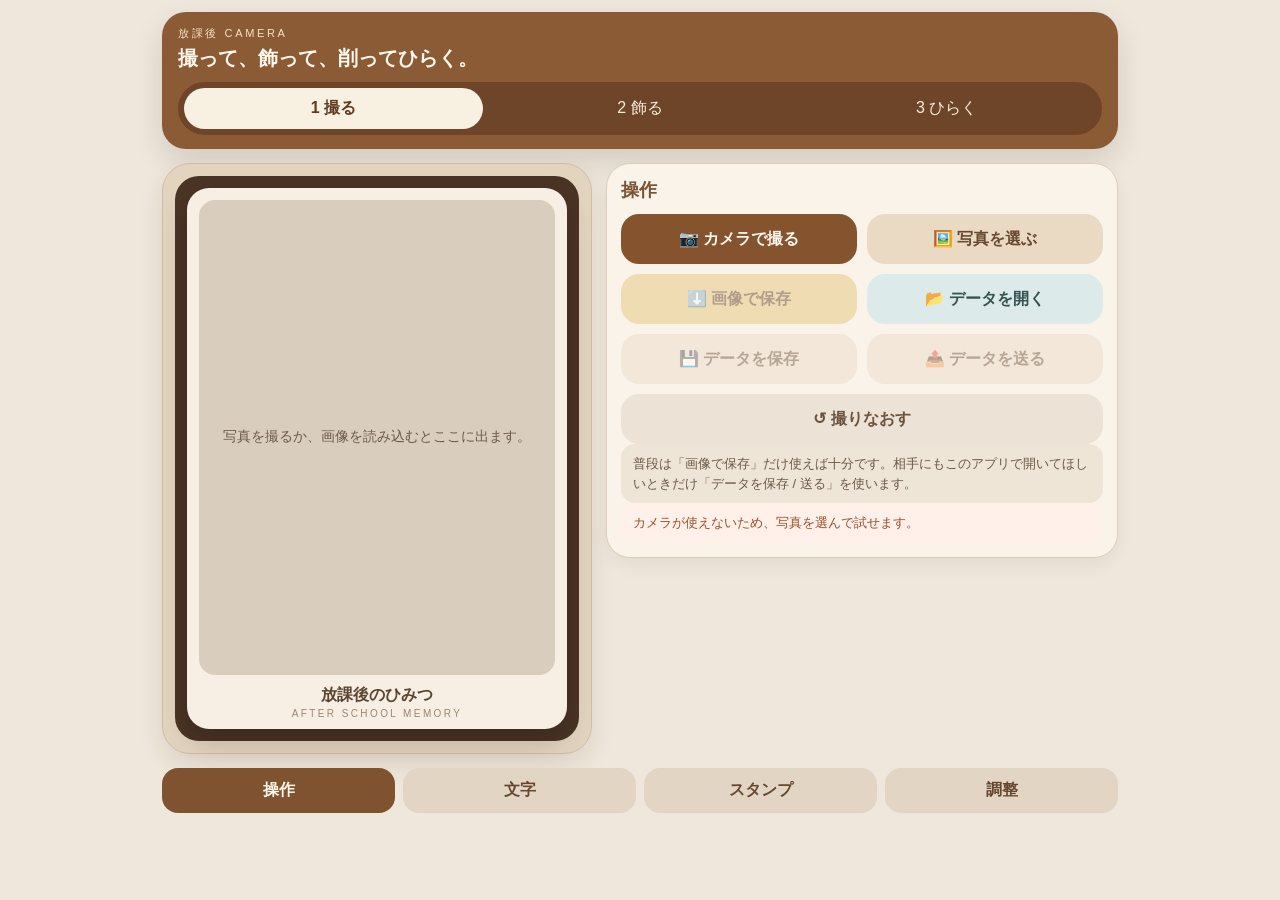
==== index.html @ eb17e902 "Add files via upload" ====
<!doctype html>
<html lang="ja">
<head>
  <meta charset="utf-8" />
  <meta name="viewport" content="width=device-width,initial-scale=1,viewport-fit=cover" />
  <meta name="theme-color" content="#8b5b35" />
  <title>放課後CAMERA</title>
  <link rel="manifest" href="./manifest.webmanifest?v=10" />
  <link rel="icon" href="./favicon-32.png?v=10" sizes="32x32" />
  <link rel="apple-touch-icon" href="./apple-touch-icon.png?v=10" />
  <style>
    :root{
      --bg:#efe7db; --panel:#f9f3e9; --line:#ddceb9; --ink:#352516; --muted:#7e6a59;
      --brown:#8b5b35; --brown2:#6f4529; --gold:#e7c171; --mint:#dcebe9; --rose:#f7dde5;
      --stage:#d9cdbe; --paper:#f7efe3;
      font-family:-apple-system,BlinkMacSystemFont,"Helvetica Neue",Helvetica,Arial,"Hiragino Kaku Gothic ProN","Yu Gothic",sans-serif;
    }
    *{box-sizing:border-box}
    body{margin:0;background:var(--bg);color:var(--ink)}
    button,input,select{font:inherit}
    .app{max-width:980px;margin:0 auto;padding:12px 12px 110px;display:grid;gap:14px}
    .top{background:var(--brown);color:#fff8ee;border-radius:24px;padding:14px 16px;box-shadow:0 12px 30px rgba(0,0,0,.12)}
    .eyebrow{font-size:11px;letter-spacing:.24em;text-transform:uppercase;color:#f6e0c3}
    h1{margin:6px 0 0;font-size:20px;line-height:1.15}
    .modes{display:flex;gap:8px;margin-top:12px;background:var(--brown2);padding:6px;border-radius:999px}
    .modes button{flex:1;border:none;background:transparent;color:#f8edd9;padding:10px 8px;border-radius:999px;cursor:pointer}
    .modes button.active{background:#f8f0e1;color:#5f3c21;font-weight:700}
    .layout{display:grid;gap:14px}
    .cameraWrap{background:#e3d4c0;border:1px solid #d0bda7;border-radius:28px;padding:12px;box-shadow:0 10px 24px rgba(64,44,24,.10)}
    .camera{background:#4a3425;border-radius:24px;padding:12px}
    .film{background:var(--paper);border-radius:22px;padding:12px 12px 54px;position:relative;box-shadow:0 14px 30px rgba(0,0,0,.18)}
    .stage{position:relative;aspect-ratio:3/4;border-radius:16px;overflow:hidden;background:var(--stage)}
    .stage::before{content:"";position:absolute;inset:0;background-image:radial-gradient(rgba(255,255,255,.08) 1px,transparent 1px);background-size:8px 8px;opacity:.22;mix-blend-mode:soft-light;pointer-events:none;z-index:4}
    .media,.overlayLayer,.scratch{position:absolute;inset:0;width:100%;height:100%}
    .media{object-fit:contain;background:var(--stage)}
    .overlayLayer{z-index:5}
    .scratch{z-index:6;touch-action:none}
    .placeholder{position:absolute;inset:0;display:flex;align-items:center;justify-content:center;padding:20px;text-align:center;color:#6d5a49;font-size:14px;line-height:1.55}
    .scratchLabel{position:absolute;left:0;right:0;bottom:8px;text-align:center;font-size:10px;letter-spacing:.22em;color:#6d583f;font-weight:700;z-index:7;pointer-events:none}
    .title{position:absolute;left:16px;right:16px;bottom:10px;text-align:center}
    .title input{width:100%;border:none;background:transparent;outline:none;text-align:center;font-size:16px;font-weight:700;color:#5b4532}
    .title p{margin:2px 0 0;font-size:10px;letter-spacing:.24em;text-transform:uppercase;color:#9b8773}
    .panel{background:var(--panel);border:1px solid var(--line);border-radius:24px;padding:14px;box-shadow:0 8px 18px rgba(0,0,0,.05)}
    .panel h2{margin:0 0 12px;font-size:18px;color:#7a5331}
    .help{border-radius:14px;background:#efe5d7;padding:10px 12px;font-size:13px;line-height:1.5;color:#6b5846}
    .error{background:#fff0e9;color:#9b4f29}
    .grid2{display:grid;grid-template-columns:1fr 1fr;gap:10px}
    .btn{border:none;border-radius:18px;padding:14px 12px;min-height:50px;cursor:pointer;font-weight:700;display:flex;align-items:center;justify-content:center;gap:8px}
    .btn:disabled{opacity:.45;cursor:not-allowed}
    .primary{background:#85542f;color:#fff8ee}.soft{background:#eadac4;color:#684a31}.gold{background:var(--gold);color:#5a381e}.mint{background:var(--mint);color:#35514d}.rose{background:var(--rose);color:#7b4c5c}.neutral{background:#ece2d5;color:#6a533f}
    .field{width:100%;border:1px solid #ddcfbd;background:#fff;padding:14px 16px;border-radius:18px;outline:none}
    .sub{font-size:12px;font-weight:700;color:#8d7764;letter-spacing:.16em;text-transform:uppercase;margin:0 0 8px}
    .stack{display:flex;flex-direction:column;gap:14px}
    .row2{display:grid;grid-template-columns:1fr 1fr;gap:10px}
    .chips,.filters{display:flex;flex-wrap:wrap;gap:8px}.hidden{display:none!important}
    .colorChip{width:34px;height:34px;border-radius:999px;border:2px solid #fff;box-shadow:0 1px 3px rgba(0,0,0,.08);cursor:pointer}.colorChip.active{border-color:#6a4a30}
    .stickerChip,.filterChip{border:none;border-radius:16px;padding:10px 12px;background:#fff9f0;cursor:pointer}.stickerChip.active{background:#ffefd1;box-shadow:0 0 0 2px #d5b281 inset}.filterChip.active{background:#ffe8c4;box-shadow:0 0 0 2px #e6bc7b inset;color:#68472c}
    .overlay{position:absolute;transform:translate(-50%,-50%);user-select:none;touch-action:none;cursor:grab;max-width:84%;z-index:5}.overlay.selected{outline:2px solid rgba(255,255,255,.92);outline-offset:3px;border-radius:14px}.overlay.text span{white-space:nowrap;font-weight:700;letter-spacing:.04em;text-shadow:0 1px 0 rgba(255,255,255,.7),0 2px 10px rgba(0,0,0,.18)}.overlay.sticker span{filter:drop-shadow(0 2px 8px rgba(0,0,0,.18))}
    .motion-none{} .motion-float{animation:float 3.6s ease-in-out infinite}.motion-pop{animation:pop 2.2s ease-in-out infinite}.motion-shimmer{animation:shimmer 2.8s linear infinite}.motion-fade{animation:fade 1.2s ease both}
    @keyframes float{0%,100%{transform:translate(-50%,-50%) translateY(0)}50%{transform:translate(-50%,-50%) translateY(-6px)}}
    @keyframes pop{0%,100%{transform:translate(-50%,-50%) scale(1)}40%{transform:translate(-50%,-50%) scale(1.08)}70%{transform:translate(-50%,-50%) scale(.98)}}
    @keyframes shimmer{0%{transform:translate(-50%,-50%) scale(1);filter:drop-shadow(0 0 0 rgba(255,255,255,0))}50%{transform:translate(-50%,-50%) scale(1.03);filter:drop-shadow(0 0 12px rgba(255,255,255,.45))}100%{transform:translate(-50%,-50%) scale(1);filter:drop-shadow(0 0 0 rgba(255,255,255,0))}}
    @keyframes fade{from{opacity:0;transform:translate(-50%,-50%) translateY(10px)}to{opacity:1;transform:translate(-50%,-50%) translateY(0)}}
    .tabPanel{display:none}.tabPanel.active{display:block}
    .dock{position:fixed;left:12px;right:12px;bottom:calc(12px + env(safe-area-inset-bottom));z-index:20;background:rgba(69,48,31,.92);backdrop-filter:blur(10px);border-radius:22px;padding:10px;display:grid;grid-template-columns:repeat(4,1fr);gap:8px;box-shadow:0 12px 30px rgba(0,0,0,.22)}
    .dock button{border:none;border-radius:16px;background:rgba(255,255,255,.08);color:#fff5e5;padding:12px 6px;font-weight:700;cursor:pointer}.dock button.active{background:#f7efe2;color:#5d3b20}
    @media (min-width: 800px){.app{max-width:980px;padding-bottom:18px}.layout{grid-template-columns:430px 1fr}.dock{position:static;background:transparent;backdrop-filter:none;box-shadow:none;padding:0;display:flex}.dock button{background:#e3d5c3;color:#65472f;flex:1}.dock button.active{background:#7f5330;color:#fff7ea}}
  </style>
</head>
<body>
<div class="app">
  <div class="top">
    <div class="eyebrow">放課後 CAMERA</div>
    <h1>撮って、飾って、削ってひらく。</h1>
    <div class="modes">
      <button class="active" data-mode="capture">1 撮る</button>
      <button data-mode="decorate">2 飾る</button>
      <button data-mode="open">3 ひらく</button>
    </div>
  </div>
  <div class="layout">
    <div class="cameraWrap"><div class="camera"><div class="film">
      <div id="stage" class="stage">
        <video id="video" class="media hidden" playsinline muted autoplay></video>
        <img id="previewImage" class="media hidden" alt="preview" />
        <div id="overlayLayer" class="overlayLayer hidden"></div>
        <canvas id="scratchCanvas" class="scratch hidden"></canvas>
        <div id="scratchLabel" class="scratchLabel hidden">SCRATCH TO REVEAL</div>
        <div id="placeholder" class="placeholder">写真を撮るか、画像を読み込むとここに出ます。</div>
      </div>
      <div class="title"><input id="titleInput" value="放課後のひみつ" /><p>after school memory</p></div>
    </div></div></div>
    <div class="stack">
      <div id="panel-actions" class="panel tabPanel active">
        <h2>操作</h2>
        <div class="grid2">
          <button id="cameraBtn" class="btn primary">📷 カメラで撮る</button>
          <button id="pickBtn" class="btn soft">🖼️ 写真を選ぶ</button>
          <button id="saveImageBtn" class="btn gold">⬇️ 画像で保存</button>
          <button id="openDataBtn" class="btn mint">📂 データを開く</button>
          <button id="saveDataBtn" class="btn soft">💾 データを保存</button>
          <button id="shareDataBtn" class="btn soft">📤 データを送る</button>
        </div>
        <button id="resetBtn" class="btn neutral" style="width:100%;margin-top:10px">↺ 撮りなおす</button>
        <input id="cameraInput" type="file" accept="image/*" capture="environment" class="hidden" />
        <input id="imageInput" type="file" accept="image/*" class="hidden" />
        <input id="dataInput" type="file" accept=".hokago,application/json" class="hidden" />
        <div class="help">普段は「画像で保存」だけ使えば十分です。相手にもこのアプリで開いてほしいときだけ「データを保存 / 送る」を使います。</div>
        <div id="msgError" class="help error hidden"></div>
        <div id="msgInfo" class="help hidden"></div>
      </div>
      <div id="panel-text" class="panel tabPanel">
        <h2>文字</h2>
        <div class="stack">
          <input id="textDraft" class="field" value="for you" placeholder="メッセージを入力" />
          <div><div class="sub">Pastel Colors</div><div id="colorChips" class="chips"></div></div>
          <div class="row2">
            <label><div class="sub">サイズ</div><input id="textSize" type="range" min="18" max="52" value="30" style="width:100%" /></label>
            <label><div class="sub">アニメ</div><select id="textMotion" class="field"><option value="none">なし</option><option value="float">ふわふわ</option><option value="pop">ぷるん</option><option value="shimmer">きらっ</option><option value="fade" selected>じわっ</option></select></label>
          </div>
          <button id="addTextBtn" class="btn rose">文字を追加</button>
        </div>
      </div>
      <div id="panel-sticker" class="panel tabPanel">
        <h2>スタンプ・フィルター</h2>
        <div class="stack">
          <div><div class="sub">Stickers</div><div id="stickerChips" class="chips"></div></div>
          <div class="row2">
            <label><div class="sub">サイズ</div><input id="stickerSize" type="range" min="26" max="80" value="42" style="width:100%" /></label>
            <label><div class="sub">アニメ</div><select id="stickerMotion" class="field"><option value="none">なし</option><option value="float" selected>ふわふわ</option><option value="pop">ぷるん</option><option value="shimmer">きらっ</option><option value="fade">じわっ</option></select></label>
          </div>
          <button id="addStickerBtn" class="btn mint">スタンプを追加</button>
          <div><div class="sub">Filter</div><div id="filterChips" class="filters"></div></div>
        </div>
      </div>
      <div id="panel-selected" class="panel tabPanel">
        <h2>選択中の調整</h2>
        <div id="selectedEmpty" class="help">文字かスタンプを追加して、写真の上でタップするとここで調整できます。</div>
        <div id="selectedEditor" class="stack hidden">
          <div class="row2">
            <label><div class="sub">サイズ</div><input id="selectedSize" type="range" min="18" max="52" value="30" style="width:100%" /></label>
            <label><div class="sub">アニメ</div><select id="selectedMotion" class="field"><option value="none">なし</option><option value="float">ふわふわ</option><option value="pop">ぷるん</option><option value="shimmer">きらっ</option><option value="fade">じわっ</option></select></label>
          </div>
          <div id="selectedTextFields" class="stack">
            <label><div class="sub">文字内容</div><input id="selectedTextValue" class="field" value="" /></label>
            <div><div class="sub">文字色</div><div id="selectedColorChips" class="chips"></div></div>
          </div>
          <button id="deleteSelectedBtn" class="btn neutral">🗑 選択を削除</button>
        </div>
      </div>
      <div id="panel-open" class="panel hidden">
        <h2>ひらく体験</h2>
        <div class="help">グレーの膜をなぞると、中の写真が見えてきます。</div>
        <button id="resetScratchBtn" class="btn neutral" style="margin-top:10px">もう一度隠す</button>
      </div>
    </div>
  </div>
  <div class="dock">
    <button class="active" data-tab="actions">操作</button>
    <button data-tab="text">文字</button>
    <button data-tab="sticker">スタンプ</button>
    <button data-tab="selected">調整</button>
  </div>
</div>
<script>
(()=>{
const FILTERS=[{id:'none',label:'なし',css:'none'},{id:'soft',label:'ふんわり',css:'brightness(1.08) saturate(.92) contrast(.95)'},{id:'sparkle',label:'きらきら',css:'brightness(1.06) saturate(1.14) contrast(1.02)'},{id:'film',label:'フィルム',css:'sepia(.18) contrast(.96) saturate(.92) brightness(1.02)'},{id:'sunset',label:'ゆうやけ',css:'sepia(.16) saturate(1.12) brightness(1.04) hue-rotate(-10deg)'},{id:'sky',label:'そらいろ',css:'brightness(1.05) saturate(.92) hue-rotate(10deg)'},{id:'milk',label:'ミルク',css:'brightness(1.1) contrast(.86) saturate(.88)'},{id:'clear',label:'はっきり',css:'brightness(1.04) contrast(1.08) saturate(1.03)'}];
const PASTELS=['#F9B7D1','#FFC6A8','#FFD96A','#FFF3B4','#D6F5B0','#B7F0D0','#BDEBFF','#BFCBFF','#DCC8FF','#F4C8FF','#FFFFFF','#F4EEE7'];
const STICKERS=['💗','✨','🎀','🌼','☁️','🍓','🫧','⭐','🐰','🧸','🌙','💌'];
const $=id=>document.getElementById(id);
const els={video:$('video'),previewImage:$('previewImage'),overlayLayer:$('overlayLayer'),scratchCanvas:$('scratchCanvas'),scratchLabel:$('scratchLabel'),placeholder:$('placeholder'),stage:$('stage'),modeBtns:[...document.querySelectorAll('[data-mode]')],tabBtns:[...document.querySelectorAll('[data-tab]')],titleInput:$('titleInput'),cameraBtn:$('cameraBtn'),pickBtn:$('pickBtn'),saveImageBtn:$('saveImageBtn'),openDataBtn:$('openDataBtn'),saveDataBtn:$('saveDataBtn'),shareDataBtn:$('shareDataBtn'),resetBtn:$('resetBtn'),cameraInput:$('cameraInput'),imageInput:$('imageInput'),dataInput:$('dataInput'),msgError:$('msgError'),msgInfo:$('msgInfo'),textDraft:$('textDraft'),textSize:$('textSize'),textMotion:$('textMotion'),colorChips:$('colorChips'),addTextBtn:$('addTextBtn'),stickerChips:$('stickerChips'),stickerSize:$('stickerSize'),stickerMotion:$('stickerMotion'),addStickerBtn:$('addStickerBtn'),filterChips:$('filterChips'),selectedEmpty:$('selectedEmpty'),selectedEditor:$('selectedEditor'),selectedSize:$('selectedSize'),selectedMotion:$('selectedMotion'),selectedTextFields:$('selectedTextFields'),selectedTextValue:$('selectedTextValue'),selectedColorChips:$('selectedColorChips'),deleteSelectedBtn:$('deleteSelectedBtn'),panelActions:$('panel-actions'),panelText:$('panel-text'),panelSticker:$('panel-sticker'),panelSelected:$('panel-selected'),panelOpen:$('panel-open'),resetScratchBtn:$('resetScratchBtn')};
const state={mode:'capture',activeTab:'actions',selectedColor:PASTELS[0],selectedSticker:STICKERS[0],stream:null,capturedImage:'',filterId:'soft',overlays:[],selectedId:null,drag:null,openScene:null};
function uid(){return `${Date.now()}-${Math.random().toString(36).slice(2,8)}`}
function clamp(n,min,max){return Math.min(max,Math.max(min,n))}
function nowStamp(){const d=new Date();const p=n=>String(n).padStart(2,'0');return `${d.getFullYear()}${p(d.getMonth()+1)}${p(d.getDate())}-${p(d.getHours())}${p(d.getMinutes())}${p(d.getSeconds())}`}
function safeName(t){return (t||'houkago-camera').trim().replace(/[^a-zA-Z0-9ぁ-んァ-ヶ一-龯ー_-]+/g,'-').replace(/^-+|-+$/g,'')||'houkago-camera'}
function dataFileName(){return `${safeName(els.titleInput.value)}-${nowStamp()}.hokago`}
function imageFileName(){return `${safeName(els.titleInput.value)}-${nowStamp()}.png`}
function selectedItem(){return state.overlays.find(x=>x.id===state.selectedId)||null}
function setMessage(text,type='info'){const info=els.msgInfo, err=els.msgError; info.classList.add('hidden'); err.classList.add('hidden'); if(!text)return; (type==='error'?err:info).textContent=text; (type==='error'?err:info).classList.remove('hidden')}
function buildScene(){if(!state.capturedImage)return null;return {version:10,title:els.titleInput.value,imageDataUrl:state.capturedImage,filter:state.filterId,overlays:state.overlays,createdAt:new Date().toISOString()}}
function renderTabs(){const panels={actions:els.panelActions,text:els.panelText,sticker:els.panelSticker,selected:els.panelSelected};Object.entries(panels).forEach(([k,p])=>p.classList.toggle('active',state.activeTab===k));els.tabBtns.forEach(b=>b.classList.toggle('active',b.dataset.tab===state.activeTab))}
function renderModes(){els.modeBtns.forEach(b=>b.classList.toggle('active',b.dataset.mode===state.mode))}
function renderButtons(){const on=!!state.capturedImage;[els.saveImageBtn,els.saveDataBtn,els.shareDataBtn,els.addTextBtn,els.addStickerBtn].forEach(b=>b.disabled=!on)}
function renderColorChips(root,current,onSelect){root.innerHTML='';PASTELS.forEach(c=>{const b=document.createElement('button');b.className='colorChip'+(c===current?' active':'');b.style.background=c;b.type='button';b.addEventListener('click',()=>onSelect(c));root.appendChild(b)})}
function renderStickerChips(){els.stickerChips.innerHTML='';STICKERS.forEach(s=>{const b=document.createElement('button');b.className='stickerChip'+(state.selectedSticker===s?' active':'');b.type='button';b.textContent=s;b.style.fontSize='26px';b.addEventListener('click',()=>{state.selectedSticker=s;renderStickerChips()});els.stickerChips.appendChild(b)})}
function renderFilterChips(){els.filterChips.innerHTML='';FILTERS.forEach(f=>{const b=document.createElement('button');b.className='filterChip'+(state.filterId===f.id?' active':'');b.type='button';b.textContent=f.label;b.addEventListener('click',()=>{state.filterId=f.id;renderFilterChips();renderPreview()});els.filterChips.appendChild(b)})}
function renderSelected(){const item=selectedItem();const show=!!item;els.selectedEmpty.classList.toggle('hidden',show);els.selectedEditor.classList.toggle('hidden',!show);if(!item)return;els.selectedSize.min=item.kind==='text'?'18':'26';els.selectedSize.max=item.kind==='text'?'52':'80';els.selectedSize.value=String(item.size);els.selectedMotion.value=item.motion;if(item.kind==='text'){els.selectedTextFields.classList.remove('hidden');els.selectedTextValue.value=item.value;renderColorChips(els.selectedColorChips,item.color,(c)=>{item.color=c;renderPreview();renderSelected()})}else{els.selectedTextFields.classList.add('hidden')}}
function renderOverlayLayer(items,editable){els.overlayLayer.innerHTML='';els.overlayLayer.classList.remove('hidden');items.forEach(item=>{const wrap=document.createElement('div');wrap.className=`overlay ${item.kind} motion-${item.motion}`+(editable&&state.selectedId===item.id?' selected':'');wrap.style.left=`${item.x*100}%`;wrap.style.top=`${item.y*100}%`;wrap.dataset.id=item.id;const span=document.createElement('span');span.textContent=item.value;span.style.fontSize=`${item.size}px`;if(item.kind==='text')span.style.color=item.color;wrap.appendChild(span);if(editable){wrap.addEventListener('pointerdown',(e)=>{e.preventDefault();e.stopPropagation();state.selectedId=item.id;const r=els.stage.getBoundingClientRect();state.drag={id:item.id,startX:e.clientX,startY:e.clientY,baseX:item.x,baseY:item.y,w:r.width,h:r.height};state.activeTab='selected';renderAll()})}else{wrap.style.pointerEvents='none'}els.overlayLayer.appendChild(wrap)})}
function renderPreview(){els.video.classList.add('hidden');els.previewImage.classList.add('hidden');els.overlayLayer.classList.add('hidden');els.scratchCanvas.classList.add('hidden');els.scratchLabel.classList.add('hidden');els.placeholder.classList.add('hidden');els.panelOpen.classList.toggle('hidden',!(state.mode==='open'&&state.openScene));
  if(state.mode==='capture'&&!state.capturedImage){if(state.stream){els.video.classList.remove('hidden')}else{els.placeholder.classList.remove('hidden')}return}
  if(state.mode==='open'){
    if(!state.openScene){els.placeholder.classList.remove('hidden');els.placeholder.textContent='受け取ったデータを選ぶと、ここで削って見られます。';return}
    els.previewImage.src=state.openScene.imageDataUrl;els.previewImage.style.filter=(FILTERS.find(f=>f.id===state.openScene.filter)||FILTERS[0]).css;els.previewImage.classList.remove('hidden');renderOverlayLayer(state.openScene.overlays,false);els.scratchCanvas.classList.remove('hidden');els.scratchLabel.classList.remove('hidden');setTimeout(initScratch,0);return;
  }
  if(state.capturedImage){els.previewImage.src=state.capturedImage;els.previewImage.style.filter=(FILTERS.find(f=>f.id===state.filterId)||FILTERS[0]).css;els.previewImage.classList.remove('hidden');renderOverlayLayer(state.overlays,true);return}
  els.placeholder.classList.remove('hidden')
}
function renderAll(){renderModes();renderTabs();renderButtons();renderSelected();renderPreview()}
async function startVideoCamera(){setMessage(''); if(!navigator.mediaDevices||!navigator.mediaDevices.getUserMedia){setMessage('このブラウザではカメラに対応していません。写真を選ぶを使ってください。','error');return} try{stopVideoCamera(); const s=await navigator.mediaDevices.getUserMedia({video:{facingMode:'environment'},audio:false}); state.stream=s; els.video.srcObject=s; els.video.classList.remove('hidden'); await els.video.play().catch(()=>{}); renderPreview(); }catch(e){setMessage('カメラが使えないため、写真を選んで試せます。','error')}}
function stopVideoCamera(){if(state.stream){state.stream.getTracks().forEach(t=>t.stop());state.stream=null;els.video.srcObject=null}}
function openCamera(){ if(window.innerWidth<800){ els.cameraInput.click(); } else { if(state.mode!=='capture'){state.mode='capture'; renderAll();} startVideoCamera(); setMessage('PCではライブ映像が出たら、もう一度「カメラで撮る」を押すと撮影します。'); if(state.stream&&els.video.videoWidth){ captureFromVideo(); } } }
function captureFromVideo(){ if(!els.video.videoWidth){setMessage('カメラの準備ができたら、もう一度押してください。'); return;} const c=document.createElement('canvas'); c.width=els.video.videoWidth; c.height=els.video.videoHeight; const ctx=c.getContext('2d'); ctx.drawImage(els.video,0,0,c.width,c.height); state.capturedImage=c.toDataURL('image/jpeg',.92); stopVideoCamera(); state.mode='decorate'; state.activeTab='text'; renderAll(); }
function readImageFile(file){ const fr=new FileReader(); fr.onload=()=>{state.capturedImage=String(fr.result||''); state.mode='decorate'; state.activeTab='text'; stopVideoCamera(); renderAll();}; fr.readAsDataURL(file); }
function addText(){ if(!state.capturedImage){setMessage('先に写真を入れてください。','error'); return;} const value=els.textDraft.value.trim(); if(!value){setMessage('文字を入力してください。','error'); return;} const item={id:uid(),kind:'text',x:.5,y:.78,size:Number(els.textSize.value),color:state.selectedColor,motion:els.textMotion.value,value}; state.overlays.push(item); state.selectedId=item.id; state.activeTab='selected'; renderAll(); setMessage('文字を追加しました。'); }
function addSticker(){ if(!state.capturedImage){setMessage('先に写真を入れてください。','error'); return;} const item={id:uid(),kind:'sticker',x:.78,y:.2,size:Number(els.stickerSize.value),motion:els.stickerMotion.value,value:state.selectedSticker}; state.overlays.push(item); state.selectedId=item.id; state.activeTab='selected'; renderAll(); setMessage('スタンプを追加しました。'); }
function deleteSelected(){ if(!state.selectedId)return; state.overlays=state.overlays.filter(x=>x.id!==state.selectedId); state.selectedId=null; renderAll(); }
function resetAll(){ stopVideoCamera(); state.mode='capture'; state.capturedImage=''; state.filterId='soft'; state.overlays=[]; state.selectedId=null; state.openScene=null; els.titleInput.value='放課後のひみつ'; state.activeTab='actions'; setMessage(''); renderAll(); }
async function saveImage(){ const scene=buildScene(); if(!scene)return; const img=await new Promise((res,rej)=>{ const i=new Image(); i.onload=()=>res(i); i.onerror=rej; i.src=scene.imageDataUrl; }); const c=document.createElement('canvas'); c.width=img.naturalWidth||1080; c.height=img.naturalHeight||1440; const ctx=c.getContext('2d'); const scale=c.width/320; ctx.filter=(FILTERS.find(f=>f.id===scene.filter)||FILTERS[0]).css; ctx.drawImage(img,0,0,c.width,c.height); ctx.filter='none'; ctx.textAlign='center'; ctx.textBaseline='middle'; for(const item of scene.overlays){ const x=item.x*c.width, y=item.y*c.height, size=item.size*scale; if(item.kind==='text'){ ctx.save(); ctx.font=`700 ${size}px Arial,sans-serif`; ctx.fillStyle=item.color; ctx.shadowColor='rgba(255,255,255,.72)'; ctx.shadowBlur=Math.max(2,size*.08); ctx.fillText(item.value,x,y); ctx.restore(); } else { ctx.save(); ctx.font=`${size}px Arial,sans-serif`; ctx.fillText(item.value,x,y); ctx.restore(); } } const a=document.createElement('a'); a.href=c.toDataURL('image/png'); a.download=imageFileName(); a.click(); setMessage(`画像を保存しました: ${a.download}`); }
function saveData(){ const scene=buildScene(); if(!scene)return; const a=document.createElement('a'); a.href=URL.createObjectURL(new Blob([JSON.stringify(scene,null,2)],{type:'application/json'})); a.download=dataFileName(); a.click(); setTimeout(()=>URL.revokeObjectURL(a.href),1000); setMessage(`データを保存しました: ${a.download}`); }
async function shareData(){ const scene=buildScene(); if(!scene)return; const file=new File([JSON.stringify(scene,null,2)],dataFileName(),{type:'application/json'}); try{ if(navigator.canShare&&navigator.canShare({files:[file]})){ await navigator.share({title:scene.title,text:'このアプリで開く写真を送ります',files:[file]}); setMessage('データ送信画面を開きました。'); } else { setMessage('この端末では直接送れないため、先に「データを保存」を使ってください。'); } } catch(e){ setMessage('送信はキャンセルされました。'); } }
function openData(file){ const fr=new FileReader(); fr.onload=()=>{ try{ const data=JSON.parse(String(fr.result||'')); if(!data.imageDataUrl||!Array.isArray(data.overlays)) throw new Error('bad'); state.openScene=data; state.mode='open'; renderAll(); setMessage('受け取ったデータを開きました。'); }catch(e){ setMessage('データを読み込めませんでした。','error'); } }; fr.readAsText(file); }
function initScratch(){ if(!state.openScene)return; const canvas=els.scratchCanvas, rect=canvas.getBoundingClientRect(), dpr=window.devicePixelRatio||1; canvas.width=Math.max(1,Math.round(rect.width*dpr)); canvas.height=Math.max(1,Math.round(rect.height*dpr)); const ctx=canvas.getContext('2d'); ctx.setTransform(1,0,0,1,0,0); ctx.scale(dpr,dpr); ctx.clearRect(0,0,rect.width,rect.height); ctx.fillStyle='#C8C3BC'; ctx.fillRect(0,0,rect.width,rect.height); ctx.fillStyle='rgba(255,255,255,.16)'; for(let i=0;i<7;i++){ctx.beginPath();ctx.arc((rect.width/8)*(i+1),rect.height*.2,rect.width*.08,0,Math.PI*2);ctx.fill();}}
function scratchAt(x,y){ const rect=els.scratchCanvas.getBoundingClientRect(); const ctx=els.scratchCanvas.getContext('2d'); ctx.save(); ctx.globalCompositeOperation='destination-out'; ctx.beginPath(); ctx.arc(x-rect.left,y-rect.top,Math.max(28,rect.width*.06),0,Math.PI*2); ctx.fill(); ctx.restore(); }
function rerenderMainColors(){ renderColorChips(els.colorChips,state.selectedColor,(c)=>{state.selectedColor=c; rerenderMainColors();}); }
rerenderMainColors(); renderStickerChips(); renderFilterChips();
els.modeBtns.forEach(b=>b.addEventListener('click',()=>{ state.mode=b.dataset.mode; if(state.mode==='capture'&&!state.capturedImage) startVideoCamera(); renderAll(); }));
els.tabBtns.forEach(b=>b.addEventListener('click',()=>{ state.activeTab=b.dataset.tab; renderTabs(); }));
els.cameraBtn.addEventListener('click',()=>{ if(window.innerWidth<800){ els.cameraInput.click(); } else { if(state.stream&&els.video.videoWidth) captureFromVideo(); else startVideoCamera(); }});
els.pickBtn.addEventListener('click',()=>els.imageInput.click()); els.openDataBtn.addEventListener('click',()=>els.dataInput.click()); els.saveImageBtn.addEventListener('click',saveImage); els.saveDataBtn.addEventListener('click',saveData); els.shareDataBtn.addEventListener('click',shareData); els.resetBtn.addEventListener('click',resetAll); els.addTextBtn.addEventListener('click',addText); els.addStickerBtn.addEventListener('click',addSticker); els.deleteSelectedBtn.addEventListener('click',deleteSelected); els.resetScratchBtn.addEventListener('click',initScratch);
els.cameraInput.addEventListener('change',e=>{ const f=e.target.files&&e.target.files[0]; if(f) readImageFile(f); e.target.value=''; });
els.imageInput.addEventListener('change',e=>{ const f=e.target.files&&e.target.files[0]; if(f) readImageFile(f); e.target.value=''; });
els.dataInput.addEventListener('change',e=>{ const f=e.target.files&&e.target.files[0]; if(f) openData(f); e.target.value=''; });
els.selectedSize.addEventListener('input',()=>{ const item=selectedItem(); if(!item)return; item.size=Number(els.selectedSize.value); renderPreview(); });
els.selectedMotion.addEventListener('change',()=>{ const item=selectedItem(); if(!item)return; item.motion=els.selectedMotion.value; renderPreview(); });
els.selectedTextValue.addEventListener('input',()=>{ const item=selectedItem(); if(!item||item.kind!=='text')return; item.value=els.selectedTextValue.value; renderPreview(); });
window.addEventListener('pointermove',e=>{ if(!state.drag)return; const item=state.overlays.find(x=>x.id===state.drag.id); if(!item)return; const dx=(e.clientX-state.drag.startX)/state.drag.w; const dy=(e.clientY-state.drag.startY)/state.drag.h; item.x=clamp(state.drag.baseX+dx,.05,.95); item.y=clamp(state.drag.baseY+dy,.05,.95); renderPreview(); renderSelected(); });
window.addEventListener('pointerup',()=>{ state.drag=null; });
els.scratchCanvas.addEventListener('pointerdown',e=>scratchAt(e.clientX,e.clientY)); els.scratchCanvas.addEventListener('pointermove',e=>{ if(e.buttons!==1) return; scratchAt(e.clientX,e.clientY); });
window.addEventListener('resize',()=>{ if(state.mode==='open'&&state.openScene) initScratch(); });
if('serviceWorker' in navigator){ window.addEventListener('load',()=>navigator.serviceWorker.register('./sw.js?v=10').catch(()=>{})); }
renderAll(); startVideoCamera();
})();
</script>
</body>
</html>
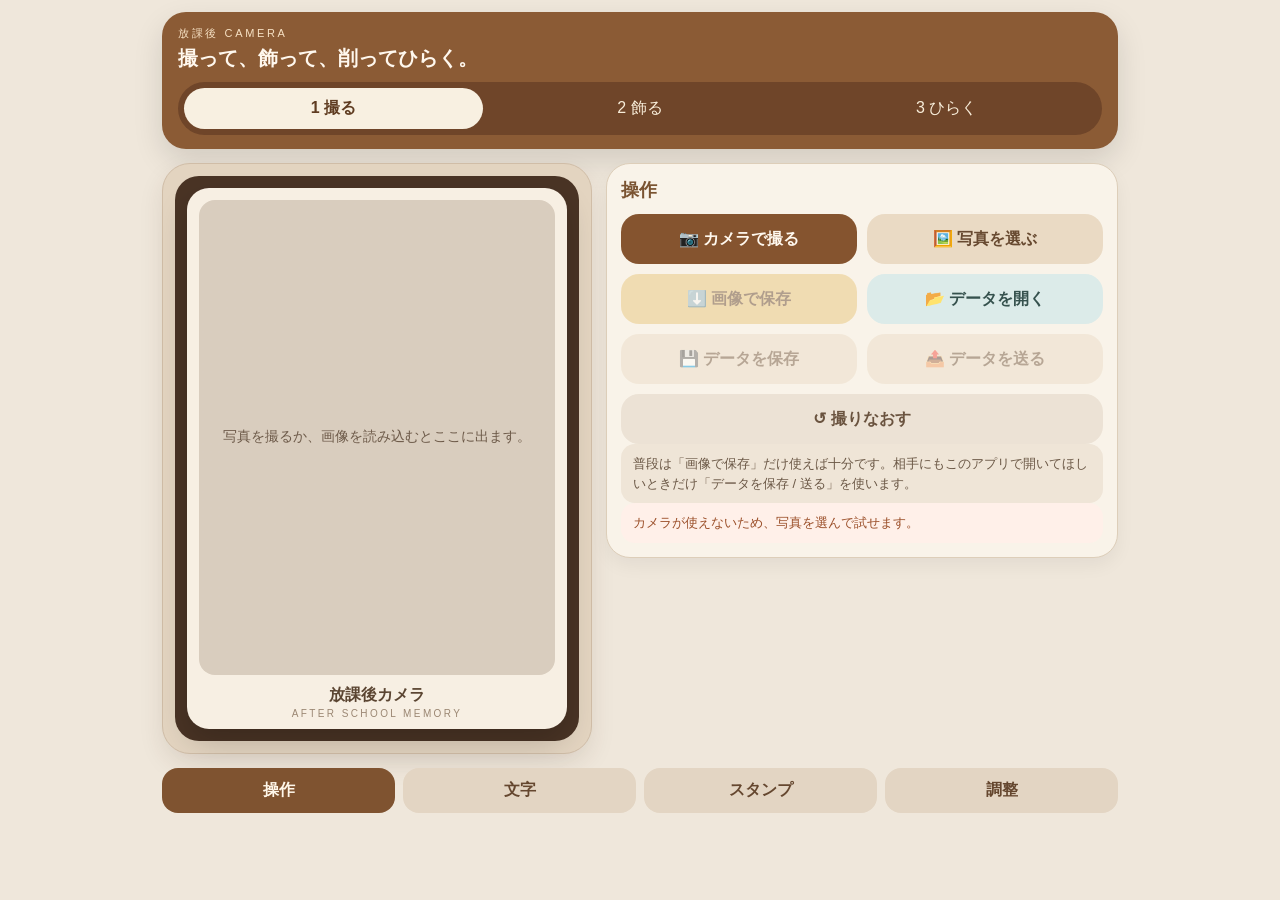
==== commit 9169fedf: "Add files via upload" ====
--- a/index.html
+++ b/index.html
@@ -5,9 +5,9 @@
   <meta name="viewport" content="width=device-width,initial-scale=1,viewport-fit=cover" />
   <meta name="theme-color" content="#8b5b35" />
   <title>放課後CAMERA</title>
-  <link rel="manifest" href="./manifest.webmanifest?v=10" />
-  <link rel="icon" href="./favicon-32.png?v=10" sizes="32x32" />
-  <link rel="apple-touch-icon" href="./apple-touch-icon.png?v=10" />
+  <link rel="manifest" href="./manifest.webmanifest?v=12" />
+  <link rel="icon" href="./favicon-32.png?v=12" sizes="32x32" />
+  <link rel="apple-touch-icon" href="./apple-touch-icon.png?v=12" />
   <style>
     :root{
       --bg:#efe7db; --panel:#f9f3e9; --line:#ddceb9; --ink:#352516; --muted:#7e6a59;
@@ -52,7 +52,8 @@
     .sub{font-size:12px;font-weight:700;color:#8d7764;letter-spacing:.16em;text-transform:uppercase;margin:0 0 8px}
     .stack{display:flex;flex-direction:column;gap:14px}
     .row2{display:grid;grid-template-columns:1fr 1fr;gap:10px}
-    .chips,.filters{display:flex;flex-wrap:wrap;gap:8px}.hidden{display:none!important}
+    .chips{display:flex;flex-wrap:wrap;gap:8px}
+    .filters{display:flex;gap:8px}.hidden{display:none!important}
     .colorChip{width:34px;height:34px;border-radius:999px;border:2px solid #fff;box-shadow:0 1px 3px rgba(0,0,0,.08);cursor:pointer}.colorChip.active{border-color:#6a4a30}
     .stickerChip,.filterChip{border:none;border-radius:16px;padding:10px 12px;background:#fff9f0;cursor:pointer}.stickerChip.active{background:#ffefd1;box-shadow:0 0 0 2px #d5b281 inset}.filterChip.active{background:#ffe8c4;box-shadow:0 0 0 2px #e6bc7b inset;color:#68472c}
     .overlay{position:absolute;transform:translate(-50%,-50%);user-select:none;touch-action:none;cursor:grab;max-width:84%;z-index:5}.overlay.selected{outline:2px solid rgba(255,255,255,.92);outline-offset:3px;border-radius:14px}.overlay.text span{white-space:nowrap;font-weight:700;letter-spacing:.04em;text-shadow:0 1px 0 rgba(255,255,255,.7),0 2px 10px rgba(0,0,0,.18)}.overlay.sticker span{filter:drop-shadow(0 2px 8px rgba(0,0,0,.18))}
@@ -88,7 +89,7 @@
         <div id="scratchLabel" class="scratchLabel hidden">SCRATCH TO REVEAL</div>
         <div id="placeholder" class="placeholder">写真を撮るか、画像を読み込むとここに出ます。</div>
       </div>
-      <div class="title"><input id="titleInput" value="放課後のひみつ" /><p>after school memory</p></div>
+      <div class="title"><input id="titleInput" value="放課後カメラ" /><p>after school memory</p></div>
     </div></div></div>
     <div class="stack">
       <div id="panel-actions" class="panel tabPanel active">
@@ -122,7 +123,7 @@
         </div>
       </div>
       <div id="panel-sticker" class="panel tabPanel">
-        <h2>スタンプ・フィルター</h2>
+        <h2>スタンプ</h2>
         <div class="stack">
           <div><div class="sub">Stickers</div><div id="stickerChips" class="chips"></div></div>
           <div class="row2">
@@ -130,7 +131,7 @@
             <label><div class="sub">アニメ</div><select id="stickerMotion" class="field"><option value="none">なし</option><option value="float" selected>ふわふわ</option><option value="pop">ぷるん</option><option value="shimmer">きらっ</option><option value="fade">じわっ</option></select></label>
           </div>
           <button id="addStickerBtn" class="btn mint">スタンプを追加</button>
-          <div><div class="sub">Filter</div><div id="filterChips" class="filters"></div></div>
+          <label><div class="sub">Filter</div><select id="filterSelect" class="field"></select></label>
         </div>
       </div>
       <div id="panel-selected" class="panel tabPanel">
@@ -168,7 +169,7 @@
 const PASTELS=['#F9B7D1','#FFC6A8','#FFD96A','#FFF3B4','#D6F5B0','#B7F0D0','#BDEBFF','#BFCBFF','#DCC8FF','#F4C8FF','#FFFFFF','#F4EEE7'];
 const STICKERS=['💗','✨','🎀','🌼','☁️','🍓','🫧','⭐','🐰','🧸','🌙','💌'];
 const $=id=>document.getElementById(id);
-const els={video:$('video'),previewImage:$('previewImage'),overlayLayer:$('overlayLayer'),scratchCanvas:$('scratchCanvas'),scratchLabel:$('scratchLabel'),placeholder:$('placeholder'),stage:$('stage'),modeBtns:[...document.querySelectorAll('[data-mode]')],tabBtns:[...document.querySelectorAll('[data-tab]')],titleInput:$('titleInput'),cameraBtn:$('cameraBtn'),pickBtn:$('pickBtn'),saveImageBtn:$('saveImageBtn'),openDataBtn:$('openDataBtn'),saveDataBtn:$('saveDataBtn'),shareDataBtn:$('shareDataBtn'),resetBtn:$('resetBtn'),cameraInput:$('cameraInput'),imageInput:$('imageInput'),dataInput:$('dataInput'),msgError:$('msgError'),msgInfo:$('msgInfo'),textDraft:$('textDraft'),textSize:$('textSize'),textMotion:$('textMotion'),colorChips:$('colorChips'),addTextBtn:$('addTextBtn'),stickerChips:$('stickerChips'),stickerSize:$('stickerSize'),stickerMotion:$('stickerMotion'),addStickerBtn:$('addStickerBtn'),filterChips:$('filterChips'),selectedEmpty:$('selectedEmpty'),selectedEditor:$('selectedEditor'),selectedSize:$('selectedSize'),selectedMotion:$('selectedMotion'),selectedTextFields:$('selectedTextFields'),selectedTextValue:$('selectedTextValue'),selectedColorChips:$('selectedColorChips'),deleteSelectedBtn:$('deleteSelectedBtn'),panelActions:$('panel-actions'),panelText:$('panel-text'),panelSticker:$('panel-sticker'),panelSelected:$('panel-selected'),panelOpen:$('panel-open'),resetScratchBtn:$('resetScratchBtn')};
+const els={video:$('video'),previewImage:$('previewImage'),overlayLayer:$('overlayLayer'),scratchCanvas:$('scratchCanvas'),scratchLabel:$('scratchLabel'),placeholder:$('placeholder'),stage:$('stage'),modeBtns:[...document.querySelectorAll('[data-mode]')],tabBtns:[...document.querySelectorAll('[data-tab]')],titleInput:$('titleInput'),cameraBtn:$('cameraBtn'),pickBtn:$('pickBtn'),saveImageBtn:$('saveImageBtn'),openDataBtn:$('openDataBtn'),saveDataBtn:$('saveDataBtn'),shareDataBtn:$('shareDataBtn'),resetBtn:$('resetBtn'),cameraInput:$('cameraInput'),imageInput:$('imageInput'),dataInput:$('dataInput'),msgError:$('msgError'),msgInfo:$('msgInfo'),textDraft:$('textDraft'),textSize:$('textSize'),textMotion:$('textMotion'),colorChips:$('colorChips'),addTextBtn:$('addTextBtn'),stickerChips:$('stickerChips'),stickerSize:$('stickerSize'),stickerMotion:$('stickerMotion'),addStickerBtn:$('addStickerBtn'),filterSelect:$('filterSelect'),selectedEmpty:$('selectedEmpty'),selectedEditor:$('selectedEditor'),selectedSize:$('selectedSize'),selectedMotion:$('selectedMotion'),selectedTextFields:$('selectedTextFields'),selectedTextValue:$('selectedTextValue'),selectedColorChips:$('selectedColorChips'),deleteSelectedBtn:$('deleteSelectedBtn'),panelActions:$('panel-actions'),panelText:$('panel-text'),panelSticker:$('panel-sticker'),panelSelected:$('panel-selected'),panelOpen:$('panel-open'),resetScratchBtn:$('resetScratchBtn')};
 const state={mode:'capture',activeTab:'actions',selectedColor:PASTELS[0],selectedSticker:STICKERS[0],stream:null,capturedImage:'',filterId:'soft',overlays:[],selectedId:null,drag:null,openScene:null};
 function uid(){return `${Date.now()}-${Math.random().toString(36).slice(2,8)}`}
 function clamp(n,min,max){return Math.min(max,Math.max(min,n))}
@@ -178,13 +179,13 @@
 function imageFileName(){return `${safeName(els.titleInput.value)}-${nowStamp()}.png`}
 function selectedItem(){return state.overlays.find(x=>x.id===state.selectedId)||null}
 function setMessage(text,type='info'){const info=els.msgInfo, err=els.msgError; info.classList.add('hidden'); err.classList.add('hidden'); if(!text)return; (type==='error'?err:info).textContent=text; (type==='error'?err:info).classList.remove('hidden')}
-function buildScene(){if(!state.capturedImage)return null;return {version:10,title:els.titleInput.value,imageDataUrl:state.capturedImage,filter:state.filterId,overlays:state.overlays,createdAt:new Date().toISOString()}}
+function buildScene(){if(!state.capturedImage)return null;return {version:11,title:els.titleInput.value,imageDataUrl:state.capturedImage,filter:state.filterId,overlays:state.overlays,createdAt:new Date().toISOString()}}
 function renderTabs(){const panels={actions:els.panelActions,text:els.panelText,sticker:els.panelSticker,selected:els.panelSelected};Object.entries(panels).forEach(([k,p])=>p.classList.toggle('active',state.activeTab===k));els.tabBtns.forEach(b=>b.classList.toggle('active',b.dataset.tab===state.activeTab))}
 function renderModes(){els.modeBtns.forEach(b=>b.classList.toggle('active',b.dataset.mode===state.mode))}
 function renderButtons(){const on=!!state.capturedImage;[els.saveImageBtn,els.saveDataBtn,els.shareDataBtn,els.addTextBtn,els.addStickerBtn].forEach(b=>b.disabled=!on)}
 function renderColorChips(root,current,onSelect){root.innerHTML='';PASTELS.forEach(c=>{const b=document.createElement('button');b.className='colorChip'+(c===current?' active':'');b.style.background=c;b.type='button';b.addEventListener('click',()=>onSelect(c));root.appendChild(b)})}
 function renderStickerChips(){els.stickerChips.innerHTML='';STICKERS.forEach(s=>{const b=document.createElement('button');b.className='stickerChip'+(state.selectedSticker===s?' active':'');b.type='button';b.textContent=s;b.style.fontSize='26px';b.addEventListener('click',()=>{state.selectedSticker=s;renderStickerChips()});els.stickerChips.appendChild(b)})}
-function renderFilterChips(){els.filterChips.innerHTML='';FILTERS.forEach(f=>{const b=document.createElement('button');b.className='filterChip'+(state.filterId===f.id?' active':'');b.type='button';b.textContent=f.label;b.addEventListener('click',()=>{state.filterId=f.id;renderFilterChips();renderPreview()});els.filterChips.appendChild(b)})}
+function renderFilterSelect(){els.filterSelect.innerHTML='';FILTERS.forEach(f=>{const opt=document.createElement('option');opt.value=f.id;opt.textContent=f.label;els.filterSelect.appendChild(opt)});els.filterSelect.value=state.filterId}
 function renderSelected(){const item=selectedItem();const show=!!item;els.selectedEmpty.classList.toggle('hidden',show);els.selectedEditor.classList.toggle('hidden',!show);if(!item)return;els.selectedSize.min=item.kind==='text'?'18':'26';els.selectedSize.max=item.kind==='text'?'52':'80';els.selectedSize.value=String(item.size);els.selectedMotion.value=item.motion;if(item.kind==='text'){els.selectedTextFields.classList.remove('hidden');els.selectedTextValue.value=item.value;renderColorChips(els.selectedColorChips,item.color,(c)=>{item.color=c;renderPreview();renderSelected()})}else{els.selectedTextFields.classList.add('hidden')}}
 function renderOverlayLayer(items,editable){els.overlayLayer.innerHTML='';els.overlayLayer.classList.remove('hidden');items.forEach(item=>{const wrap=document.createElement('div');wrap.className=`overlay ${item.kind} motion-${item.motion}`+(editable&&state.selectedId===item.id?' selected':'');wrap.style.left=`${item.x*100}%`;wrap.style.top=`${item.y*100}%`;wrap.dataset.id=item.id;const span=document.createElement('span');span.textContent=item.value;span.style.fontSize=`${item.size}px`;if(item.kind==='text')span.style.color=item.color;wrap.appendChild(span);if(editable){wrap.addEventListener('pointerdown',(e)=>{e.preventDefault();e.stopPropagation();state.selectedId=item.id;const r=els.stage.getBoundingClientRect();state.drag={id:item.id,startX:e.clientX,startY:e.clientY,baseX:item.x,baseY:item.y,w:r.width,h:r.height};state.activeTab='selected';renderAll()})}else{wrap.style.pointerEvents='none'}els.overlayLayer.appendChild(wrap)})}
 function renderPreview(){els.video.classList.add('hidden');els.previewImage.classList.add('hidden');els.overlayLayer.classList.add('hidden');els.scratchCanvas.classList.add('hidden');els.scratchLabel.classList.add('hidden');els.placeholder.classList.add('hidden');els.panelOpen.classList.toggle('hidden',!(state.mode==='open'&&state.openScene));
@@ -213,10 +214,12 @@
 function initScratch(){ if(!state.openScene)return; const canvas=els.scratchCanvas, rect=canvas.getBoundingClientRect(), dpr=window.devicePixelRatio||1; canvas.width=Math.max(1,Math.round(rect.width*dpr)); canvas.height=Math.max(1,Math.round(rect.height*dpr)); const ctx=canvas.getContext('2d'); ctx.setTransform(1,0,0,1,0,0); ctx.scale(dpr,dpr); ctx.clearRect(0,0,rect.width,rect.height); ctx.fillStyle='#C8C3BC'; ctx.fillRect(0,0,rect.width,rect.height); ctx.fillStyle='rgba(255,255,255,.16)'; for(let i=0;i<7;i++){ctx.beginPath();ctx.arc((rect.width/8)*(i+1),rect.height*.2,rect.width*.08,0,Math.PI*2);ctx.fill();}}
 function scratchAt(x,y){ const rect=els.scratchCanvas.getBoundingClientRect(); const ctx=els.scratchCanvas.getContext('2d'); ctx.save(); ctx.globalCompositeOperation='destination-out'; ctx.beginPath(); ctx.arc(x-rect.left,y-rect.top,Math.max(28,rect.width*.06),0,Math.PI*2); ctx.fill(); ctx.restore(); }
 function rerenderMainColors(){ renderColorChips(els.colorChips,state.selectedColor,(c)=>{state.selectedColor=c; rerenderMainColors();}); }
-rerenderMainColors(); renderStickerChips(); renderFilterChips();
+rerenderMainColors(); renderStickerChips(); renderFilterSelect();
 els.modeBtns.forEach(b=>b.addEventListener('click',()=>{ state.mode=b.dataset.mode; if(state.mode==='capture'&&!state.capturedImage) startVideoCamera(); renderAll(); }));
 els.tabBtns.forEach(b=>b.addEventListener('click',()=>{ state.activeTab=b.dataset.tab; renderTabs(); }));
 els.cameraBtn.addEventListener('click',()=>{ if(window.innerWidth<800){ els.cameraInput.click(); } else { if(state.stream&&els.video.videoWidth) captureFromVideo(); else startVideoCamera(); }});
+els.filterSelect.addEventListener('change',()=>{state.filterId=els.filterSelect.value;renderPreview();});
+    els.filterSelect.addEventListener('change',()=>{ state.filterId=els.filterSelect.value; renderPreview(); });
 els.pickBtn.addEventListener('click',()=>els.imageInput.click()); els.openDataBtn.addEventListener('click',()=>els.dataInput.click()); els.saveImageBtn.addEventListener('click',saveImage); els.saveDataBtn.addEventListener('click',saveData); els.shareDataBtn.addEventListener('click',shareData); els.resetBtn.addEventListener('click',resetAll); els.addTextBtn.addEventListener('click',addText); els.addStickerBtn.addEventListener('click',addSticker); els.deleteSelectedBtn.addEventListener('click',deleteSelected); els.resetScratchBtn.addEventListener('click',initScratch);
 els.cameraInput.addEventListener('change',e=>{ const f=e.target.files&&e.target.files[0]; if(f) readImageFile(f); e.target.value=''; });
 els.imageInput.addEventListener('change',e=>{ const f=e.target.files&&e.target.files[0]; if(f) readImageFile(f); e.target.value=''; });
@@ -228,7 +231,7 @@
 window.addEventListener('pointerup',()=>{ state.drag=null; });
 els.scratchCanvas.addEventListener('pointerdown',e=>scratchAt(e.clientX,e.clientY)); els.scratchCanvas.addEventListener('pointermove',e=>{ if(e.buttons!==1) return; scratchAt(e.clientX,e.clientY); });
 window.addEventListener('resize',()=>{ if(state.mode==='open'&&state.openScene) initScratch(); });
-if('serviceWorker' in navigator){ window.addEventListener('load',()=>navigator.serviceWorker.register('./sw.js?v=10').catch(()=>{})); }
+if('serviceWorker' in navigator){ window.addEventListener('load',()=>navigator.serviceWorker.register('./sw.js?v=11').catch(()=>{})); }
 renderAll(); startVideoCamera();
 })();
 </script>
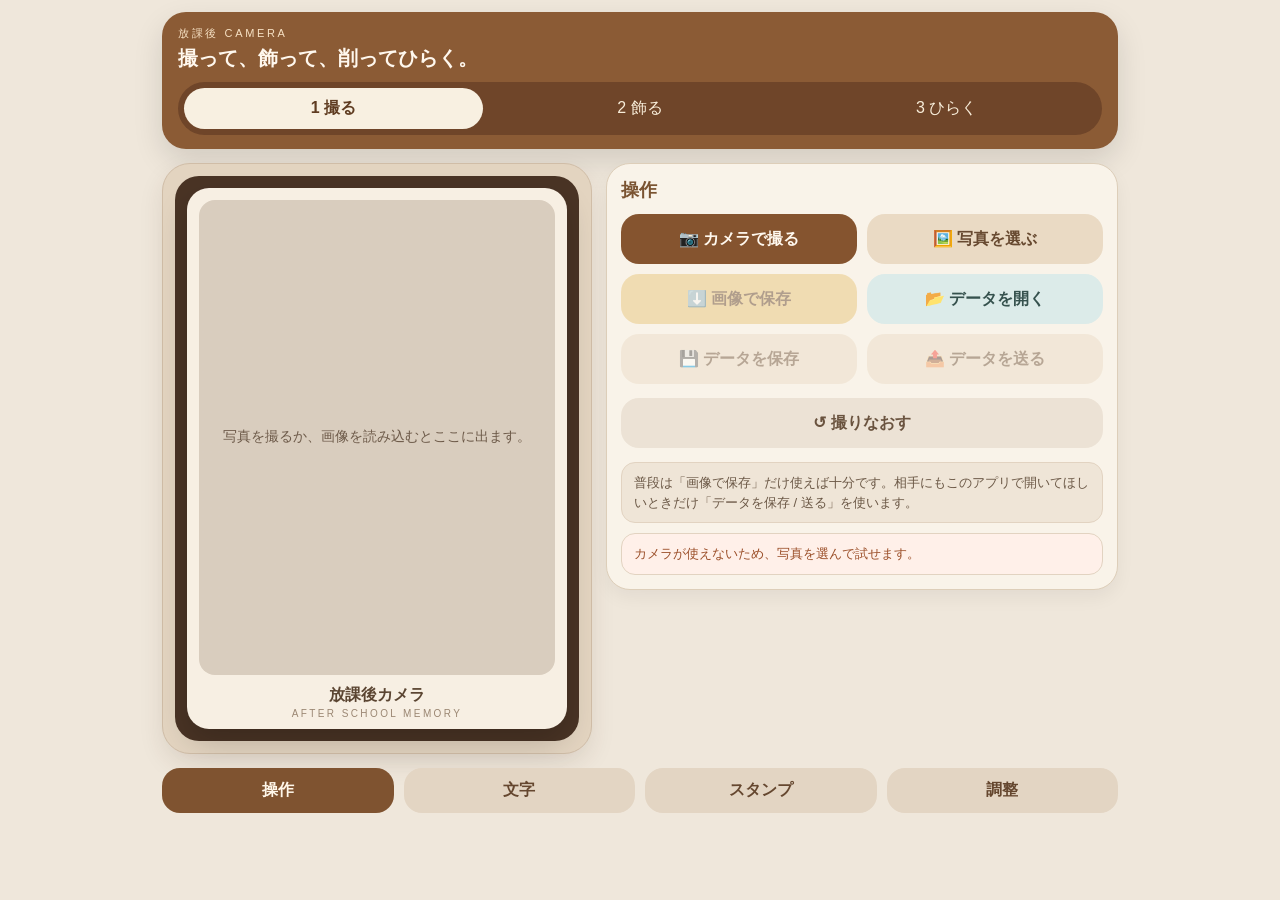
==== commit 725a1259: "Add files via upload" ====
--- a/index.html
+++ b/index.html
@@ -5,9 +5,9 @@
   <meta name="viewport" content="width=device-width,initial-scale=1,viewport-fit=cover" />
   <meta name="theme-color" content="#8b5b35" />
   <title>放課後CAMERA</title>
-  <link rel="manifest" href="./manifest.webmanifest?v=12" />
-  <link rel="icon" href="./favicon-32.png?v=12" sizes="32x32" />
-  <link rel="apple-touch-icon" href="./apple-touch-icon.png?v=12" />
+  <link rel="manifest" href="./manifest.webmanifest?v=15" />
+  <link rel="icon" href="./favicon-32.png?v=15" sizes="32x32" />
+  <link rel="apple-touch-icon" href="./apple-touch-icon.png?v=15" />
   <style>
     :root{
       --bg:#efe7db; --panel:#f9f3e9; --line:#ddceb9; --ink:#352516; --muted:#7e6a59;
@@ -38,11 +38,14 @@
     .placeholder{position:absolute;inset:0;display:flex;align-items:center;justify-content:center;padding:20px;text-align:center;color:#6d5a49;font-size:14px;line-height:1.55}
     .scratchLabel{position:absolute;left:0;right:0;bottom:8px;text-align:center;font-size:10px;letter-spacing:.22em;color:#6d583f;font-weight:700;z-index:7;pointer-events:none}
     .title{position:absolute;left:16px;right:16px;bottom:10px;text-align:center}
+    .filterBar{display:flex;align-items:center;justify-content:space-between;gap:8px;margin-top:10px;background:#efe4d4;border:1px solid #ddceb9;border-radius:16px;padding:8px 10px}
+    .filterCtl{border:none;background:#fff7ea;color:#6c4a2d;border-radius:12px;padding:8px 10px;min-width:42px;font-weight:700;cursor:pointer}
+    .filterName{flex:1;text-align:center;font-size:13px;font-weight:700;color:#6b523d;white-space:nowrap;overflow:hidden;text-overflow:ellipsis}
     .title input{width:100%;border:none;background:transparent;outline:none;text-align:center;font-size:16px;font-weight:700;color:#5b4532}
     .title p{margin:2px 0 0;font-size:10px;letter-spacing:.24em;text-transform:uppercase;color:#9b8773}
     .panel{background:var(--panel);border:1px solid var(--line);border-radius:24px;padding:14px;box-shadow:0 8px 18px rgba(0,0,0,.05)}
     .panel h2{margin:0 0 12px;font-size:18px;color:#7a5331}
-    .help{border-radius:14px;background:#efe5d7;padding:10px 12px;font-size:13px;line-height:1.5;color:#6b5846}
+    .help{border-radius:14px;background:#efe5d7;padding:10px 12px;font-size:13px;line-height:1.5;color:#6b5846;border:1px solid #e2d3c1}.noteStack{display:grid;gap:10px;margin-top:12px}.soloBtn{margin-top:14px;margin-bottom:14px}
     .error{background:#fff0e9;color:#9b4f29}
     .grid2{display:grid;grid-template-columns:1fr 1fr;gap:10px}
     .btn{border:none;border-radius:18px;padding:14px 12px;min-height:50px;cursor:pointer;font-weight:700;display:flex;align-items:center;justify-content:center;gap:8px}
@@ -63,9 +66,9 @@
     @keyframes shimmer{0%{transform:translate(-50%,-50%) scale(1);filter:drop-shadow(0 0 0 rgba(255,255,255,0))}50%{transform:translate(-50%,-50%) scale(1.03);filter:drop-shadow(0 0 12px rgba(255,255,255,.45))}100%{transform:translate(-50%,-50%) scale(1);filter:drop-shadow(0 0 0 rgba(255,255,255,0))}}
     @keyframes fade{from{opacity:0;transform:translate(-50%,-50%) translateY(10px)}to{opacity:1;transform:translate(-50%,-50%) translateY(0)}}
     .tabPanel{display:none}.tabPanel.active{display:block}
-    .dock{position:fixed;left:12px;right:12px;bottom:calc(12px + env(safe-area-inset-bottom));z-index:20;background:rgba(69,48,31,.92);backdrop-filter:blur(10px);border-radius:22px;padding:10px;display:grid;grid-template-columns:repeat(4,1fr);gap:8px;box-shadow:0 12px 30px rgba(0,0,0,.22)}
-    .dock button{border:none;border-radius:16px;background:rgba(255,255,255,.08);color:#fff5e5;padding:12px 6px;font-weight:700;cursor:pointer}.dock button.active{background:#f7efe2;color:#5d3b20}
-    @media (min-width: 800px){.app{max-width:980px;padding-bottom:18px}.layout{grid-template-columns:430px 1fr}.dock{position:static;background:transparent;backdrop-filter:none;box-shadow:none;padding:0;display:flex}.dock button{background:#e3d5c3;color:#65472f;flex:1}.dock button.active{background:#7f5330;color:#fff7ea}}
+    .dock{position:fixed;left:12px;right:12px;bottom:calc(12px + env(safe-area-inset-bottom));z-index:20;background:transparent;backdrop-filter:none;border-radius:0;padding:0;display:grid;grid-template-columns:repeat(4,1fr);gap:10px;box-shadow:none}
+    .dock button{border:none;border-radius:18px;background:rgba(69,48,31,.92);color:#fff5e5;padding:12px 6px;font-weight:700;cursor:pointer;box-shadow:0 10px 22px rgba(0,0,0,.18)}.dock button.active{background:#f7efe2;color:#5d3b20;box-shadow:0 10px 22px rgba(0,0,0,.12)}
+    @media (min-width: 800px){.app{max-width:980px;padding-bottom:18px}.layout{grid-template-columns:430px 1fr}.dock{position:static;background:transparent;backdrop-filter:none;box-shadow:none;padding:0;display:flex;gap:10px}.dock button{background:#e3d5c3;color:#65472f;flex:1;box-shadow:none}.dock button.active{background:#7f5330;color:#fff7ea;box-shadow:none}}
   </style>
 </head>
 <body>
@@ -89,6 +92,11 @@
         <div id="scratchLabel" class="scratchLabel hidden">SCRATCH TO REVEAL</div>
         <div id="placeholder" class="placeholder">写真を撮るか、画像を読み込むとここに出ます。</div>
       </div>
+      <div class="filterBar" id="filterBar">
+        <button id="filterPrevBtn" class="filterCtl" type="button">◀</button>
+        <div id="filterName" class="filterName">ふんわり</div>
+        <button id="filterNextBtn" class="filterCtl" type="button">▶</button>
+      </div>
       <div class="title"><input id="titleInput" value="放課後カメラ" /><p>after school memory</p></div>
     </div></div></div>
     <div class="stack">
@@ -102,13 +110,15 @@
           <button id="saveDataBtn" class="btn soft">💾 データを保存</button>
           <button id="shareDataBtn" class="btn soft">📤 データを送る</button>
         </div>
-        <button id="resetBtn" class="btn neutral" style="width:100%;margin-top:10px">↺ 撮りなおす</button>
+        <button id="resetBtn" class="btn neutral soloBtn" style="width:100%">↺ 撮りなおす</button>
         <input id="cameraInput" type="file" accept="image/*" capture="environment" class="hidden" />
         <input id="imageInput" type="file" accept="image/*" class="hidden" />
         <input id="dataInput" type="file" accept=".hokago,application/json" class="hidden" />
-        <div class="help">普段は「画像で保存」だけ使えば十分です。相手にもこのアプリで開いてほしいときだけ「データを保存 / 送る」を使います。</div>
-        <div id="msgError" class="help error hidden"></div>
-        <div id="msgInfo" class="help hidden"></div>
+        <div class="noteStack">
+          <div class="help">普段は「画像で保存」だけ使えば十分です。相手にもこのアプリで開いてほしいときだけ「データを保存 / 送る」を使います。</div>
+          <div id="msgError" class="help error hidden"></div>
+          <div id="msgInfo" class="help hidden"></div>
+        </div>
       </div>
       <div id="panel-text" class="panel tabPanel">
         <h2>文字</h2>
@@ -131,7 +141,7 @@
             <label><div class="sub">アニメ</div><select id="stickerMotion" class="field"><option value="none">なし</option><option value="float" selected>ふわふわ</option><option value="pop">ぷるん</option><option value="shimmer">きらっ</option><option value="fade">じわっ</option></select></label>
           </div>
           <button id="addStickerBtn" class="btn mint">スタンプを追加</button>
-          <label><div class="sub">Filter</div><select id="filterSelect" class="field"></select></label>
+          <div class="help">フィルターは写真の下にある ◀ ▶ で切り替えます。</div>
         </div>
       </div>
       <div id="panel-selected" class="panel tabPanel">
@@ -169,7 +179,7 @@
 const PASTELS=['#F9B7D1','#FFC6A8','#FFD96A','#FFF3B4','#D6F5B0','#B7F0D0','#BDEBFF','#BFCBFF','#DCC8FF','#F4C8FF','#FFFFFF','#F4EEE7'];
 const STICKERS=['💗','✨','🎀','🌼','☁️','🍓','🫧','⭐','🐰','🧸','🌙','💌'];
 const $=id=>document.getElementById(id);
-const els={video:$('video'),previewImage:$('previewImage'),overlayLayer:$('overlayLayer'),scratchCanvas:$('scratchCanvas'),scratchLabel:$('scratchLabel'),placeholder:$('placeholder'),stage:$('stage'),modeBtns:[...document.querySelectorAll('[data-mode]')],tabBtns:[...document.querySelectorAll('[data-tab]')],titleInput:$('titleInput'),cameraBtn:$('cameraBtn'),pickBtn:$('pickBtn'),saveImageBtn:$('saveImageBtn'),openDataBtn:$('openDataBtn'),saveDataBtn:$('saveDataBtn'),shareDataBtn:$('shareDataBtn'),resetBtn:$('resetBtn'),cameraInput:$('cameraInput'),imageInput:$('imageInput'),dataInput:$('dataInput'),msgError:$('msgError'),msgInfo:$('msgInfo'),textDraft:$('textDraft'),textSize:$('textSize'),textMotion:$('textMotion'),colorChips:$('colorChips'),addTextBtn:$('addTextBtn'),stickerChips:$('stickerChips'),stickerSize:$('stickerSize'),stickerMotion:$('stickerMotion'),addStickerBtn:$('addStickerBtn'),filterSelect:$('filterSelect'),selectedEmpty:$('selectedEmpty'),selectedEditor:$('selectedEditor'),selectedSize:$('selectedSize'),selectedMotion:$('selectedMotion'),selectedTextFields:$('selectedTextFields'),selectedTextValue:$('selectedTextValue'),selectedColorChips:$('selectedColorChips'),deleteSelectedBtn:$('deleteSelectedBtn'),panelActions:$('panel-actions'),panelText:$('panel-text'),panelSticker:$('panel-sticker'),panelSelected:$('panel-selected'),panelOpen:$('panel-open'),resetScratchBtn:$('resetScratchBtn')};
+const els={video:$('video'),previewImage:$('previewImage'),overlayLayer:$('overlayLayer'),scratchCanvas:$('scratchCanvas'),scratchLabel:$('scratchLabel'),placeholder:$('placeholder'),stage:$('stage'),modeBtns:[...document.querySelectorAll('[data-mode]')],tabBtns:[...document.querySelectorAll('[data-tab]')],titleInput:$('titleInput'),cameraBtn:$('cameraBtn'),pickBtn:$('pickBtn'),saveImageBtn:$('saveImageBtn'),openDataBtn:$('openDataBtn'),saveDataBtn:$('saveDataBtn'),shareDataBtn:$('shareDataBtn'),resetBtn:$('resetBtn'),cameraInput:$('cameraInput'),imageInput:$('imageInput'),dataInput:$('dataInput'),msgError:$('msgError'),msgInfo:$('msgInfo'),textDraft:$('textDraft'),textSize:$('textSize'),textMotion:$('textMotion'),colorChips:$('colorChips'),addTextBtn:$('addTextBtn'),stickerChips:$('stickerChips'),stickerSize:$('stickerSize'),stickerMotion:$('stickerMotion'),addStickerBtn:$('addStickerBtn'),filterBar:$('filterBar'),filterName:$('filterName'),filterPrevBtn:$('filterPrevBtn'),filterNextBtn:$('filterNextBtn'),selectedEmpty:$('selectedEmpty'),selectedEditor:$('selectedEditor'),selectedSize:$('selectedSize'),selectedMotion:$('selectedMotion'),selectedTextFields:$('selectedTextFields'),selectedTextValue:$('selectedTextValue'),selectedColorChips:$('selectedColorChips'),deleteSelectedBtn:$('deleteSelectedBtn'),panelActions:$('panel-actions'),panelText:$('panel-text'),panelSticker:$('panel-sticker'),panelSelected:$('panel-selected'),panelOpen:$('panel-open'),resetScratchBtn:$('resetScratchBtn')};
 const state={mode:'capture',activeTab:'actions',selectedColor:PASTELS[0],selectedSticker:STICKERS[0],stream:null,capturedImage:'',filterId:'soft',overlays:[],selectedId:null,drag:null,openScene:null};
 function uid(){return `${Date.now()}-${Math.random().toString(36).slice(2,8)}`}
 function clamp(n,min,max){return Math.min(max,Math.max(min,n))}
@@ -179,13 +189,15 @@
 function imageFileName(){return `${safeName(els.titleInput.value)}-${nowStamp()}.png`}
 function selectedItem(){return state.overlays.find(x=>x.id===state.selectedId)||null}
 function setMessage(text,type='info'){const info=els.msgInfo, err=els.msgError; info.classList.add('hidden'); err.classList.add('hidden'); if(!text)return; (type==='error'?err:info).textContent=text; (type==='error'?err:info).classList.remove('hidden')}
-function buildScene(){if(!state.capturedImage)return null;return {version:11,title:els.titleInput.value,imageDataUrl:state.capturedImage,filter:state.filterId,overlays:state.overlays,createdAt:new Date().toISOString()}}
+function buildScene(){if(!state.capturedImage)return null;return {version:13,title:els.titleInput.value,imageDataUrl:state.capturedImage,filter:state.filterId,overlays:state.overlays,createdAt:new Date().toISOString()}}
 function renderTabs(){const panels={actions:els.panelActions,text:els.panelText,sticker:els.panelSticker,selected:els.panelSelected};Object.entries(panels).forEach(([k,p])=>p.classList.toggle('active',state.activeTab===k));els.tabBtns.forEach(b=>b.classList.toggle('active',b.dataset.tab===state.activeTab))}
 function renderModes(){els.modeBtns.forEach(b=>b.classList.toggle('active',b.dataset.mode===state.mode))}
 function renderButtons(){const on=!!state.capturedImage;[els.saveImageBtn,els.saveDataBtn,els.shareDataBtn,els.addTextBtn,els.addStickerBtn].forEach(b=>b.disabled=!on)}
 function renderColorChips(root,current,onSelect){root.innerHTML='';PASTELS.forEach(c=>{const b=document.createElement('button');b.className='colorChip'+(c===current?' active':'');b.style.background=c;b.type='button';b.addEventListener('click',()=>onSelect(c));root.appendChild(b)})}
 function renderStickerChips(){els.stickerChips.innerHTML='';STICKERS.forEach(s=>{const b=document.createElement('button');b.className='stickerChip'+(state.selectedSticker===s?' active':'');b.type='button';b.textContent=s;b.style.fontSize='26px';b.addEventListener('click',()=>{state.selectedSticker=s;renderStickerChips()});els.stickerChips.appendChild(b)})}
-function renderFilterSelect(){els.filterSelect.innerHTML='';FILTERS.forEach(f=>{const opt=document.createElement('option');opt.value=f.id;opt.textContent=f.label;els.filterSelect.appendChild(opt)});els.filterSelect.value=state.filterId}
+function currentFilterIndex(){return Math.max(0,FILTERS.findIndex(f=>f.id===state.filterId))}
+function renderFilterBar(){const show=state.mode!=='open' && !!state.capturedImage; els.filterBar.classList.toggle('hidden', !show); if(show){const f=FILTERS[currentFilterIndex()]||FILTERS[0]; els.filterName.textContent='フィルター：'+f.label;}}
+function stepFilter(dir){const i=currentFilterIndex(); const next=(i+dir+FILTERS.length)%FILTERS.length; state.filterId=FILTERS[next].id; renderFilterBar(); renderPreview();}
 function renderSelected(){const item=selectedItem();const show=!!item;els.selectedEmpty.classList.toggle('hidden',show);els.selectedEditor.classList.toggle('hidden',!show);if(!item)return;els.selectedSize.min=item.kind==='text'?'18':'26';els.selectedSize.max=item.kind==='text'?'52':'80';els.selectedSize.value=String(item.size);els.selectedMotion.value=item.motion;if(item.kind==='text'){els.selectedTextFields.classList.remove('hidden');els.selectedTextValue.value=item.value;renderColorChips(els.selectedColorChips,item.color,(c)=>{item.color=c;renderPreview();renderSelected()})}else{els.selectedTextFields.classList.add('hidden')}}
 function renderOverlayLayer(items,editable){els.overlayLayer.innerHTML='';els.overlayLayer.classList.remove('hidden');items.forEach(item=>{const wrap=document.createElement('div');wrap.className=`overlay ${item.kind} motion-${item.motion}`+(editable&&state.selectedId===item.id?' selected':'');wrap.style.left=`${item.x*100}%`;wrap.style.top=`${item.y*100}%`;wrap.dataset.id=item.id;const span=document.createElement('span');span.textContent=item.value;span.style.fontSize=`${item.size}px`;if(item.kind==='text')span.style.color=item.color;wrap.appendChild(span);if(editable){wrap.addEventListener('pointerdown',(e)=>{e.preventDefault();e.stopPropagation();state.selectedId=item.id;const r=els.stage.getBoundingClientRect();state.drag={id:item.id,startX:e.clientX,startY:e.clientY,baseX:item.x,baseY:item.y,w:r.width,h:r.height};state.activeTab='selected';renderAll()})}else{wrap.style.pointerEvents='none'}els.overlayLayer.appendChild(wrap)})}
 function renderPreview(){els.video.classList.add('hidden');els.previewImage.classList.add('hidden');els.overlayLayer.classList.add('hidden');els.scratchCanvas.classList.add('hidden');els.scratchLabel.classList.add('hidden');els.placeholder.classList.add('hidden');els.panelOpen.classList.toggle('hidden',!(state.mode==='open'&&state.openScene));
@@ -197,7 +209,7 @@
   if(state.capturedImage){els.previewImage.src=state.capturedImage;els.previewImage.style.filter=(FILTERS.find(f=>f.id===state.filterId)||FILTERS[0]).css;els.previewImage.classList.remove('hidden');renderOverlayLayer(state.overlays,true);return}
   els.placeholder.classList.remove('hidden')
 }
-function renderAll(){renderModes();renderTabs();renderButtons();renderSelected();renderPreview()}
+function renderAll(){renderModes();renderTabs();renderButtons();renderSelected();renderFilterBar();renderPreview()}
 async function startVideoCamera(){setMessage(''); if(!navigator.mediaDevices||!navigator.mediaDevices.getUserMedia){setMessage('このブラウザではカメラに対応していません。写真を選ぶを使ってください。','error');return} try{stopVideoCamera(); const s=await navigator.mediaDevices.getUserMedia({video:{facingMode:'environment'},audio:false}); state.stream=s; els.video.srcObject=s; els.video.classList.remove('hidden'); await els.video.play().catch(()=>{}); renderPreview(); }catch(e){setMessage('カメラが使えないため、写真を選んで試せます。','error')}}
 function stopVideoCamera(){if(state.stream){state.stream.getTracks().forEach(t=>t.stop());state.stream=null;els.video.srcObject=null}}
 function openCamera(){ if(window.innerWidth<800){ els.cameraInput.click(); } else { if(state.mode!=='capture'){state.mode='capture'; renderAll();} startVideoCamera(); setMessage('PCではライブ映像が出たら、もう一度「カメラで撮る」を押すと撮影します。'); if(state.stream&&els.video.videoWidth){ captureFromVideo(); } } }
@@ -214,12 +226,12 @@
 function initScratch(){ if(!state.openScene)return; const canvas=els.scratchCanvas, rect=canvas.getBoundingClientRect(), dpr=window.devicePixelRatio||1; canvas.width=Math.max(1,Math.round(rect.width*dpr)); canvas.height=Math.max(1,Math.round(rect.height*dpr)); const ctx=canvas.getContext('2d'); ctx.setTransform(1,0,0,1,0,0); ctx.scale(dpr,dpr); ctx.clearRect(0,0,rect.width,rect.height); ctx.fillStyle='#C8C3BC'; ctx.fillRect(0,0,rect.width,rect.height); ctx.fillStyle='rgba(255,255,255,.16)'; for(let i=0;i<7;i++){ctx.beginPath();ctx.arc((rect.width/8)*(i+1),rect.height*.2,rect.width*.08,0,Math.PI*2);ctx.fill();}}
 function scratchAt(x,y){ const rect=els.scratchCanvas.getBoundingClientRect(); const ctx=els.scratchCanvas.getContext('2d'); ctx.save(); ctx.globalCompositeOperation='destination-out'; ctx.beginPath(); ctx.arc(x-rect.left,y-rect.top,Math.max(28,rect.width*.06),0,Math.PI*2); ctx.fill(); ctx.restore(); }
 function rerenderMainColors(){ renderColorChips(els.colorChips,state.selectedColor,(c)=>{state.selectedColor=c; rerenderMainColors();}); }
-rerenderMainColors(); renderStickerChips(); renderFilterSelect();
+rerenderMainColors(); renderStickerChips(); renderFilterBar();
 els.modeBtns.forEach(b=>b.addEventListener('click',()=>{ state.mode=b.dataset.mode; if(state.mode==='capture'&&!state.capturedImage) startVideoCamera(); renderAll(); }));
 els.tabBtns.forEach(b=>b.addEventListener('click',()=>{ state.activeTab=b.dataset.tab; renderTabs(); }));
+els.filterPrevBtn.addEventListener('click',()=>stepFilter(-1));
+els.filterNextBtn.addEventListener('click',()=>stepFilter(1));
 els.cameraBtn.addEventListener('click',()=>{ if(window.innerWidth<800){ els.cameraInput.click(); } else { if(state.stream&&els.video.videoWidth) captureFromVideo(); else startVideoCamera(); }});
-els.filterSelect.addEventListener('change',()=>{state.filterId=els.filterSelect.value;renderPreview();});
-    els.filterSelect.addEventListener('change',()=>{ state.filterId=els.filterSelect.value; renderPreview(); });
 els.pickBtn.addEventListener('click',()=>els.imageInput.click()); els.openDataBtn.addEventListener('click',()=>els.dataInput.click()); els.saveImageBtn.addEventListener('click',saveImage); els.saveDataBtn.addEventListener('click',saveData); els.shareDataBtn.addEventListener('click',shareData); els.resetBtn.addEventListener('click',resetAll); els.addTextBtn.addEventListener('click',addText); els.addStickerBtn.addEventListener('click',addSticker); els.deleteSelectedBtn.addEventListener('click',deleteSelected); els.resetScratchBtn.addEventListener('click',initScratch);
 els.cameraInput.addEventListener('change',e=>{ const f=e.target.files&&e.target.files[0]; if(f) readImageFile(f); e.target.value=''; });
 els.imageInput.addEventListener('change',e=>{ const f=e.target.files&&e.target.files[0]; if(f) readImageFile(f); e.target.value=''; });
@@ -231,7 +243,7 @@
 window.addEventListener('pointerup',()=>{ state.drag=null; });
 els.scratchCanvas.addEventListener('pointerdown',e=>scratchAt(e.clientX,e.clientY)); els.scratchCanvas.addEventListener('pointermove',e=>{ if(e.buttons!==1) return; scratchAt(e.clientX,e.clientY); });
 window.addEventListener('resize',()=>{ if(state.mode==='open'&&state.openScene) initScratch(); });
-if('serviceWorker' in navigator){ window.addEventListener('load',()=>navigator.serviceWorker.register('./sw.js?v=11').catch(()=>{})); }
+if('serviceWorker' in navigator){ window.addEventListener('load',()=>navigator.serviceWorker.register('./sw.js?v=13').catch(()=>{})); }
 renderAll(); startVideoCamera();
 })();
 </script>
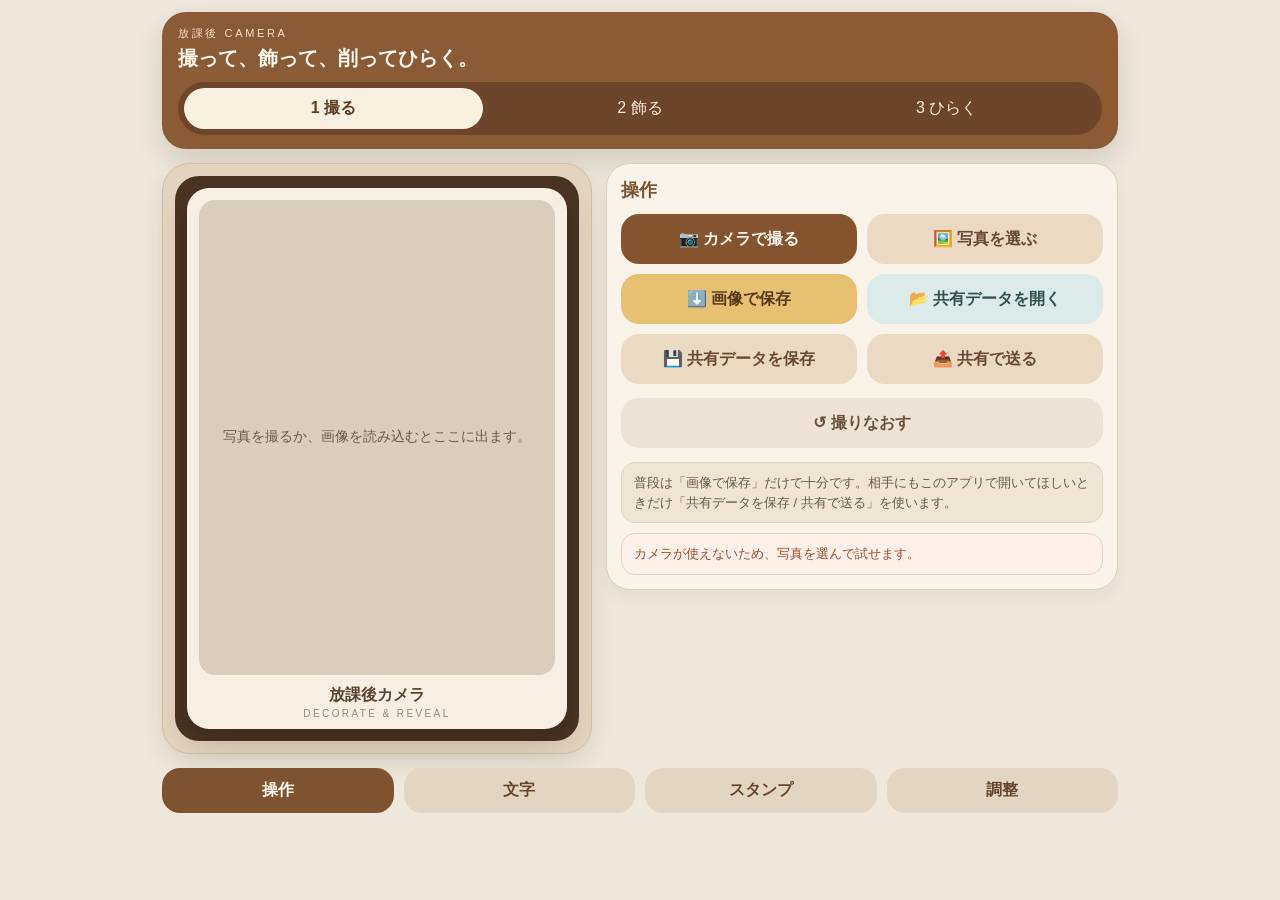
==== commit ad7623d8: "Add files via upload" ====
--- a/index.html
+++ b/index.html
@@ -18,7 +18,7 @@
     *{box-sizing:border-box}
     body{margin:0;background:var(--bg);color:var(--ink)}
     button,input,select{font:inherit}
-    .app{max-width:980px;margin:0 auto;padding:12px 12px 110px;display:grid;gap:14px}
+    .app{max-width:980px;margin:0 auto;padding:12px 12px 170px;display:grid;gap:14px}
     .top{background:var(--brown);color:#fff8ee;border-radius:24px;padding:14px 16px;box-shadow:0 12px 30px rgba(0,0,0,.12)}
     .eyebrow{font-size:11px;letter-spacing:.24em;text-transform:uppercase;color:#f6e0c3}
     h1{margin:6px 0 0;font-size:20px;line-height:1.15}
@@ -66,8 +66,8 @@
     @keyframes shimmer{0%{transform:translate(-50%,-50%) scale(1);filter:drop-shadow(0 0 0 rgba(255,255,255,0))}50%{transform:translate(-50%,-50%) scale(1.03);filter:drop-shadow(0 0 12px rgba(255,255,255,.45))}100%{transform:translate(-50%,-50%) scale(1);filter:drop-shadow(0 0 0 rgba(255,255,255,0))}}
     @keyframes fade{from{opacity:0;transform:translate(-50%,-50%) translateY(10px)}to{opacity:1;transform:translate(-50%,-50%) translateY(0)}}
     .tabPanel{display:none}.tabPanel.active{display:block}
-    .dock{position:fixed;left:12px;right:12px;bottom:calc(12px + env(safe-area-inset-bottom));z-index:20;background:transparent;backdrop-filter:none;border-radius:0;padding:0;display:grid;grid-template-columns:repeat(4,1fr);gap:10px;box-shadow:none}
-    .dock button{border:none;border-radius:18px;background:rgba(69,48,31,.92);color:#fff5e5;padding:12px 6px;font-weight:700;cursor:pointer;box-shadow:0 10px 22px rgba(0,0,0,.18)}.dock button.active{background:#f7efe2;color:#5d3b20;box-shadow:0 10px 22px rgba(0,0,0,.12)}
+    .dock{position:fixed;left:12px;right:12px;bottom:calc(12px + env(safe-area-inset-bottom));z-index:20;background:transparent;backdrop-filter:none;border-radius:0;padding:0;display:grid;grid-template-columns:repeat(4,1fr);gap:10px;box-shadow:none;pointer-events:none}
+    .dock button{border:none;border-radius:18px;background:rgba(69,48,31,.92);color:#fff5e5;padding:12px 6px;font-weight:700;cursor:pointer;box-shadow:0 10px 22px rgba(0,0,0,.18);pointer-events:auto}.dock button.active{background:#f7efe2;color:#5d3b20;box-shadow:0 10px 22px rgba(0,0,0,.12)}
     @media (min-width: 800px){.app{max-width:980px;padding-bottom:18px}.layout{grid-template-columns:430px 1fr}.dock{position:static;background:transparent;backdrop-filter:none;box-shadow:none;padding:0;display:flex;gap:10px}.dock button{background:#e3d5c3;color:#65472f;flex:1;box-shadow:none}.dock button.active{background:#7f5330;color:#fff7ea;box-shadow:none}}
   </style>
 </head>
@@ -97,25 +97,25 @@
         <div id="filterName" class="filterName">ふんわり</div>
         <button id="filterNextBtn" class="filterCtl" type="button">▶</button>
       </div>
-      <div class="title"><input id="titleInput" value="放課後カメラ" /><p>after school memory</p></div>
+      <div class="title"><input id="titleInput" value="放課後カメラ" /><p>decorate &amp; reveal</p></div>
     </div></div></div>
     <div class="stack">
       <div id="panel-actions" class="panel tabPanel active">
         <h2>操作</h2>
         <div class="grid2">
-          <button id="cameraBtn" class="btn primary">📷 カメラで撮る</button>
-          <button id="pickBtn" class="btn soft">🖼️ 写真を選ぶ</button>
-          <button id="saveImageBtn" class="btn gold">⬇️ 画像で保存</button>
-          <button id="openDataBtn" class="btn mint">📂 データを開く</button>
-          <button id="saveDataBtn" class="btn soft">💾 データを保存</button>
-          <button id="shareDataBtn" class="btn soft">📤 データを送る</button>
-        </div>
-        <button id="resetBtn" class="btn neutral soloBtn" style="width:100%">↺ 撮りなおす</button>
+          <button id="cameraBtn" class="btn primary" type="button">📷 カメラで撮る</button>
+          <button id="pickBtn" class="btn soft" type="button">🖼️ 写真を選ぶ</button>
+          <button id="saveImageBtn" class="btn gold" type="button">⬇️ 画像で保存</button>
+          <button id="openDataBtn" class="btn mint" type="button">📂 共有データを開く</button>
+          <button id="saveDataBtn" class="btn soft" type="button">💾 共有データを保存</button>
+          <button id="shareDataBtn" class="btn soft" type="button">📤 共有で送る</button>
+        </div>
+        <button id="resetBtn" class="btn neutral soloBtn" style="width:100%" type="button">↺ 撮りなおす</button>
         <input id="cameraInput" type="file" accept="image/*" capture="environment" class="hidden" />
         <input id="imageInput" type="file" accept="image/*" class="hidden" />
         <input id="dataInput" type="file" accept=".hokago,application/json" class="hidden" />
         <div class="noteStack">
-          <div class="help">普段は「画像で保存」だけ使えば十分です。相手にもこのアプリで開いてほしいときだけ「データを保存 / 送る」を使います。</div>
+          <div class="help">普段は「画像で保存」だけで十分です。相手にもこのアプリで開いてほしいときだけ「共有データを保存 / 共有で送る」を使います。</div>
           <div id="msgError" class="help error hidden"></div>
           <div id="msgInfo" class="help hidden"></div>
         </div>
@@ -189,10 +189,10 @@
 function imageFileName(){return `${safeName(els.titleInput.value)}-${nowStamp()}.png`}
 function selectedItem(){return state.overlays.find(x=>x.id===state.selectedId)||null}
 function setMessage(text,type='info'){const info=els.msgInfo, err=els.msgError; info.classList.add('hidden'); err.classList.add('hidden'); if(!text)return; (type==='error'?err:info).textContent=text; (type==='error'?err:info).classList.remove('hidden')}
-function buildScene(){if(!state.capturedImage)return null;return {version:13,title:els.titleInput.value,imageDataUrl:state.capturedImage,filter:state.filterId,overlays:state.overlays,createdAt:new Date().toISOString()}}
+function buildScene(){if(!state.capturedImage){setMessage('先に写真を撮るか、写真を選んでください。','error');return null}return {version:13,title:els.titleInput.value,imageDataUrl:state.capturedImage,filter:state.filterId,overlays:state.overlays,createdAt:new Date().toISOString()}}
 function renderTabs(){const panels={actions:els.panelActions,text:els.panelText,sticker:els.panelSticker,selected:els.panelSelected};Object.entries(panels).forEach(([k,p])=>p.classList.toggle('active',state.activeTab===k));els.tabBtns.forEach(b=>b.classList.toggle('active',b.dataset.tab===state.activeTab))}
 function renderModes(){els.modeBtns.forEach(b=>b.classList.toggle('active',b.dataset.mode===state.mode))}
-function renderButtons(){const on=!!state.capturedImage;[els.saveImageBtn,els.saveDataBtn,els.shareDataBtn,els.addTextBtn,els.addStickerBtn].forEach(b=>b.disabled=!on)}
+function renderButtons(){const on=!!state.capturedImage;[els.addTextBtn,els.addStickerBtn].forEach(b=>b.disabled=!on);[els.saveImageBtn,els.saveDataBtn,els.shareDataBtn].forEach(b=>b.disabled=false)}
 function renderColorChips(root,current,onSelect){root.innerHTML='';PASTELS.forEach(c=>{const b=document.createElement('button');b.className='colorChip'+(c===current?' active':'');b.style.background=c;b.type='button';b.addEventListener('click',()=>onSelect(c));root.appendChild(b)})}
 function renderStickerChips(){els.stickerChips.innerHTML='';STICKERS.forEach(s=>{const b=document.createElement('button');b.className='stickerChip'+(state.selectedSticker===s?' active':'');b.type='button';b.textContent=s;b.style.fontSize='26px';b.addEventListener('click',()=>{state.selectedSticker=s;renderStickerChips()});els.stickerChips.appendChild(b)})}
 function currentFilterIndex(){return Math.max(0,FILTERS.findIndex(f=>f.id===state.filterId))}
@@ -203,7 +203,7 @@
 function renderPreview(){els.video.classList.add('hidden');els.previewImage.classList.add('hidden');els.overlayLayer.classList.add('hidden');els.scratchCanvas.classList.add('hidden');els.scratchLabel.classList.add('hidden');els.placeholder.classList.add('hidden');els.panelOpen.classList.toggle('hidden',!(state.mode==='open'&&state.openScene));
   if(state.mode==='capture'&&!state.capturedImage){if(state.stream){els.video.classList.remove('hidden')}else{els.placeholder.classList.remove('hidden')}return}
   if(state.mode==='open'){
-    if(!state.openScene){els.placeholder.classList.remove('hidden');els.placeholder.textContent='受け取ったデータを選ぶと、ここで削って見られます。';return}
+    if(!state.openScene){els.placeholder.classList.remove('hidden');els.placeholder.textContent='受け取った共有データを選ぶと、ここで削って見られます。';return}
     els.previewImage.src=state.openScene.imageDataUrl;els.previewImage.style.filter=(FILTERS.find(f=>f.id===state.openScene.filter)||FILTERS[0]).css;els.previewImage.classList.remove('hidden');renderOverlayLayer(state.openScene.overlays,false);els.scratchCanvas.classList.remove('hidden');els.scratchLabel.classList.remove('hidden');setTimeout(initScratch,0);return;
   }
   if(state.capturedImage){els.previewImage.src=state.capturedImage;els.previewImage.style.filter=(FILTERS.find(f=>f.id===state.filterId)||FILTERS[0]).css;els.previewImage.classList.remove('hidden');renderOverlayLayer(state.overlays,true);return}
@@ -218,11 +218,11 @@
 function addText(){ if(!state.capturedImage){setMessage('先に写真を入れてください。','error'); return;} const value=els.textDraft.value.trim(); if(!value){setMessage('文字を入力してください。','error'); return;} const item={id:uid(),kind:'text',x:.5,y:.78,size:Number(els.textSize.value),color:state.selectedColor,motion:els.textMotion.value,value}; state.overlays.push(item); state.selectedId=item.id; state.activeTab='selected'; renderAll(); setMessage('文字を追加しました。'); }
 function addSticker(){ if(!state.capturedImage){setMessage('先に写真を入れてください。','error'); return;} const item={id:uid(),kind:'sticker',x:.78,y:.2,size:Number(els.stickerSize.value),motion:els.stickerMotion.value,value:state.selectedSticker}; state.overlays.push(item); state.selectedId=item.id; state.activeTab='selected'; renderAll(); setMessage('スタンプを追加しました。'); }
 function deleteSelected(){ if(!state.selectedId)return; state.overlays=state.overlays.filter(x=>x.id!==state.selectedId); state.selectedId=null; renderAll(); }
-function resetAll(){ stopVideoCamera(); state.mode='capture'; state.capturedImage=''; state.filterId='soft'; state.overlays=[]; state.selectedId=null; state.openScene=null; els.titleInput.value='放課後のひみつ'; state.activeTab='actions'; setMessage(''); renderAll(); }
+function resetAll(){ stopVideoCamera(); state.mode='capture'; state.capturedImage=''; state.filterId='soft'; state.overlays=[]; state.selectedId=null; state.openScene=null; els.titleInput.value='放課後カメラ'; state.activeTab='actions'; setMessage(''); renderAll(); }
 async function saveImage(){ const scene=buildScene(); if(!scene)return; const img=await new Promise((res,rej)=>{ const i=new Image(); i.onload=()=>res(i); i.onerror=rej; i.src=scene.imageDataUrl; }); const c=document.createElement('canvas'); c.width=img.naturalWidth||1080; c.height=img.naturalHeight||1440; const ctx=c.getContext('2d'); const scale=c.width/320; ctx.filter=(FILTERS.find(f=>f.id===scene.filter)||FILTERS[0]).css; ctx.drawImage(img,0,0,c.width,c.height); ctx.filter='none'; ctx.textAlign='center'; ctx.textBaseline='middle'; for(const item of scene.overlays){ const x=item.x*c.width, y=item.y*c.height, size=item.size*scale; if(item.kind==='text'){ ctx.save(); ctx.font=`700 ${size}px Arial,sans-serif`; ctx.fillStyle=item.color; ctx.shadowColor='rgba(255,255,255,.72)'; ctx.shadowBlur=Math.max(2,size*.08); ctx.fillText(item.value,x,y); ctx.restore(); } else { ctx.save(); ctx.font=`${size}px Arial,sans-serif`; ctx.fillText(item.value,x,y); ctx.restore(); } } const a=document.createElement('a'); a.href=c.toDataURL('image/png'); a.download=imageFileName(); a.click(); setMessage(`画像を保存しました: ${a.download}`); }
-function saveData(){ const scene=buildScene(); if(!scene)return; const a=document.createElement('a'); a.href=URL.createObjectURL(new Blob([JSON.stringify(scene,null,2)],{type:'application/json'})); a.download=dataFileName(); a.click(); setTimeout(()=>URL.revokeObjectURL(a.href),1000); setMessage(`データを保存しました: ${a.download}`); }
-async function shareData(){ const scene=buildScene(); if(!scene)return; const file=new File([JSON.stringify(scene,null,2)],dataFileName(),{type:'application/json'}); try{ if(navigator.canShare&&navigator.canShare({files:[file]})){ await navigator.share({title:scene.title,text:'このアプリで開く写真を送ります',files:[file]}); setMessage('データ送信画面を開きました。'); } else { setMessage('この端末では直接送れないため、先に「データを保存」を使ってください。'); } } catch(e){ setMessage('送信はキャンセルされました。'); } }
-function openData(file){ const fr=new FileReader(); fr.onload=()=>{ try{ const data=JSON.parse(String(fr.result||'')); if(!data.imageDataUrl||!Array.isArray(data.overlays)) throw new Error('bad'); state.openScene=data; state.mode='open'; renderAll(); setMessage('受け取ったデータを開きました。'); }catch(e){ setMessage('データを読み込めませんでした。','error'); } }; fr.readAsText(file); }
+function saveData(){ const scene=buildScene(); if(!scene)return; const a=document.createElement('a'); a.href=URL.createObjectURL(new Blob([JSON.stringify(scene,null,2)],{type:'application/json'})); a.download=dataFileName(); a.click(); setTimeout(()=>URL.revokeObjectURL(a.href),1000); setMessage(`共有データを保存しました: ${a.download}`); }
+async function shareData(){ const scene=buildScene(); if(!scene)return; const file=new File([JSON.stringify(scene,null,2)],dataFileName(),{type:'application/json'}); try{ if(navigator.canShare&&navigator.canShare({files:[file]})){ await navigator.share({title:scene.title,text:'このアプリで開ける共有データです',files:[file]}); setMessage('共有画面を開きました。'); } else { setMessage('この端末では直接共有できないため、先に「共有データを保存」を使ってください。'); } } catch(e){ setMessage('送信はキャンセルされました。'); } }
+function openData(file){ const fr=new FileReader(); fr.onload=()=>{ try{ const data=JSON.parse(String(fr.result||'')); if(!data.imageDataUrl||!Array.isArray(data.overlays)) throw new Error('bad'); state.openScene=data; state.mode='open'; renderAll(); setMessage('受け取った共有データを開きました。'); }catch(e){ setMessage('共有データを読み込めませんでした。','error'); } }; fr.readAsText(file); }
 function initScratch(){ if(!state.openScene)return; const canvas=els.scratchCanvas, rect=canvas.getBoundingClientRect(), dpr=window.devicePixelRatio||1; canvas.width=Math.max(1,Math.round(rect.width*dpr)); canvas.height=Math.max(1,Math.round(rect.height*dpr)); const ctx=canvas.getContext('2d'); ctx.setTransform(1,0,0,1,0,0); ctx.scale(dpr,dpr); ctx.clearRect(0,0,rect.width,rect.height); ctx.fillStyle='#C8C3BC'; ctx.fillRect(0,0,rect.width,rect.height); ctx.fillStyle='rgba(255,255,255,.16)'; for(let i=0;i<7;i++){ctx.beginPath();ctx.arc((rect.width/8)*(i+1),rect.height*.2,rect.width*.08,0,Math.PI*2);ctx.fill();}}
 function scratchAt(x,y){ const rect=els.scratchCanvas.getBoundingClientRect(); const ctx=els.scratchCanvas.getContext('2d'); ctx.save(); ctx.globalCompositeOperation='destination-out'; ctx.beginPath(); ctx.arc(x-rect.left,y-rect.top,Math.max(28,rect.width*.06),0,Math.PI*2); ctx.fill(); ctx.restore(); }
 function rerenderMainColors(){ renderColorChips(els.colorChips,state.selectedColor,(c)=>{state.selectedColor=c; rerenderMainColors();}); }
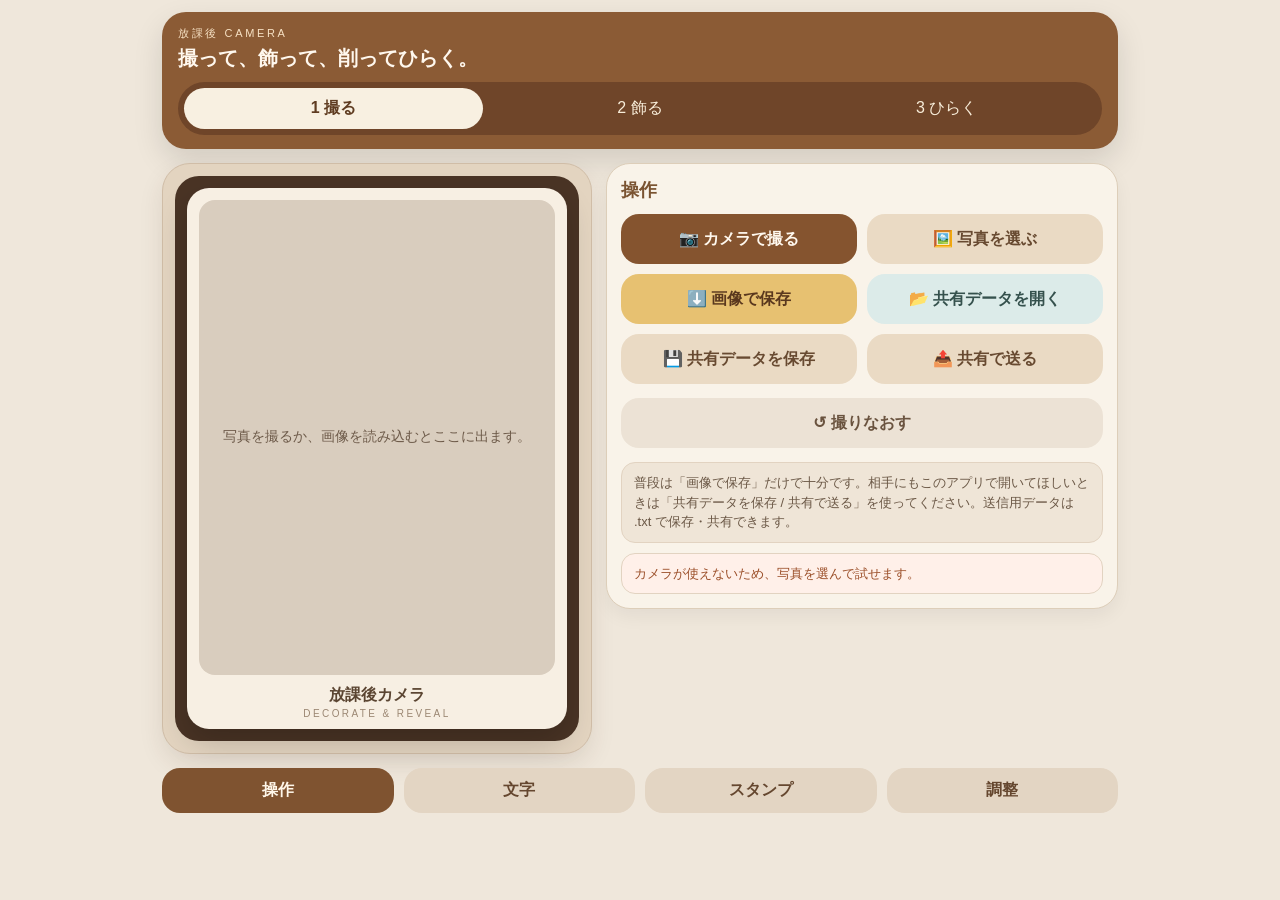
==== commit 70d0589d: "Add files via upload" ====
--- a/index.html
+++ b/index.html
@@ -5,9 +5,9 @@
   <meta name="viewport" content="width=device-width,initial-scale=1,viewport-fit=cover" />
   <meta name="theme-color" content="#8b5b35" />
   <title>放課後CAMERA</title>
-  <link rel="manifest" href="./manifest.webmanifest?v=15" />
-  <link rel="icon" href="./favicon-32.png?v=15" sizes="32x32" />
-  <link rel="apple-touch-icon" href="./apple-touch-icon.png?v=15" />
+  <link rel="manifest" href="./manifest.webmanifest?v=17" />
+  <link rel="icon" href="./favicon-32.png?v=17" sizes="32x32" />
+  <link rel="apple-touch-icon" href="./apple-touch-icon.png?v=17" />
   <style>
     :root{
       --bg:#efe7db; --panel:#f9f3e9; --line:#ddceb9; --ink:#352516; --muted:#7e6a59;
@@ -113,9 +113,9 @@
         <button id="resetBtn" class="btn neutral soloBtn" style="width:100%" type="button">↺ 撮りなおす</button>
         <input id="cameraInput" type="file" accept="image/*" capture="environment" class="hidden" />
         <input id="imageInput" type="file" accept="image/*" class="hidden" />
-        <input id="dataInput" type="file" accept=".hokago,application/json" class="hidden" />
+        <input id="dataInput" type="file" accept=".txt,.json,.hokago,application/json,text/plain" class="hidden" />
         <div class="noteStack">
-          <div class="help">普段は「画像で保存」だけで十分です。相手にもこのアプリで開いてほしいときだけ「共有データを保存 / 共有で送る」を使います。</div>
+          <div class="help">普段は「画像で保存」だけで十分です。相手にもこのアプリで開いてほしいときは「共有データを保存 / 共有で送る」を使ってください。送信用データは .txt で保存・共有できます。</div>
           <div id="msgError" class="help error hidden"></div>
           <div id="msgInfo" class="help hidden"></div>
         </div>
@@ -185,11 +185,16 @@
 function clamp(n,min,max){return Math.min(max,Math.max(min,n))}
 function nowStamp(){const d=new Date();const p=n=>String(n).padStart(2,'0');return `${d.getFullYear()}${p(d.getMonth()+1)}${p(d.getDate())}-${p(d.getHours())}${p(d.getMinutes())}${p(d.getSeconds())}`}
 function safeName(t){return (t||'houkago-camera').trim().replace(/[^a-zA-Z0-9ぁ-んァ-ヶ一-龯ー_-]+/g,'-').replace(/^-+|-+$/g,'')||'houkago-camera'}
-function dataFileName(){return `${safeName(els.titleInput.value)}-${nowStamp()}.hokago`}
+function dataFileName(){return `${safeName(els.titleInput.value)}-${nowStamp()}.txt`}
 function imageFileName(){return `${safeName(els.titleInput.value)}-${nowStamp()}.png`}
+function sceneBase(){if(!state.capturedImage){setMessage('先に写真を撮るか、写真を選んでください。','error');return null}return {version:16,title:els.titleInput.value,filter:state.filterId,overlays:state.overlays,createdAt:new Date().toISOString()}}
+function buildScene(){const base=sceneBase(); if(!base) return null; return {...base,imageDataUrl:state.capturedImage}}
+async function dataUrlFromImageElement(img,maxSide=1600,quality=.84){const w=img.naturalWidth||img.width||1080, h=img.naturalHeight||img.height||1440; const scale=Math.min(1,maxSide/Math.max(w,h)); const c=document.createElement('canvas'); c.width=Math.max(1,Math.round(w*scale)); c.height=Math.max(1,Math.round(h*scale)); const ctx=c.getContext('2d'); ctx.drawImage(img,0,0,c.width,c.height); return c.toDataURL('image/jpeg',quality)}
+async function compactSceneImageDataUrl(){const source=state.capturedImage; const img=await new Promise((res,rej)=>{const i=new Image(); i.onload=()=>res(i); i.onerror=rej; i.src=source;}); return dataUrlFromImageElement(img,1600,.84)}
+async function buildTransferScene(){const base=sceneBase(); if(!base) return null; const compactImage=await compactSceneImageDataUrl(); return {...base,imageDataUrl:compactImage}}
+function downloadBlob(blob, filename){const a=document.createElement('a'); a.href=URL.createObjectURL(blob); a.download=filename; a.click(); setTimeout(()=>URL.revokeObjectURL(a.href),1200)}
 function selectedItem(){return state.overlays.find(x=>x.id===state.selectedId)||null}
 function setMessage(text,type='info'){const info=els.msgInfo, err=els.msgError; info.classList.add('hidden'); err.classList.add('hidden'); if(!text)return; (type==='error'?err:info).textContent=text; (type==='error'?err:info).classList.remove('hidden')}
-function buildScene(){if(!state.capturedImage){setMessage('先に写真を撮るか、写真を選んでください。','error');return null}return {version:13,title:els.titleInput.value,imageDataUrl:state.capturedImage,filter:state.filterId,overlays:state.overlays,createdAt:new Date().toISOString()}}
 function renderTabs(){const panels={actions:els.panelActions,text:els.panelText,sticker:els.panelSticker,selected:els.panelSelected};Object.entries(panels).forEach(([k,p])=>p.classList.toggle('active',state.activeTab===k));els.tabBtns.forEach(b=>b.classList.toggle('active',b.dataset.tab===state.activeTab))}
 function renderModes(){els.modeBtns.forEach(b=>b.classList.toggle('active',b.dataset.mode===state.mode))}
 function renderButtons(){const on=!!state.capturedImage;[els.addTextBtn,els.addStickerBtn].forEach(b=>b.disabled=!on);[els.saveImageBtn,els.saveDataBtn,els.shareDataBtn].forEach(b=>b.disabled=false)}
@@ -220,8 +225,8 @@
 function deleteSelected(){ if(!state.selectedId)return; state.overlays=state.overlays.filter(x=>x.id!==state.selectedId); state.selectedId=null; renderAll(); }
 function resetAll(){ stopVideoCamera(); state.mode='capture'; state.capturedImage=''; state.filterId='soft'; state.overlays=[]; state.selectedId=null; state.openScene=null; els.titleInput.value='放課後カメラ'; state.activeTab='actions'; setMessage(''); renderAll(); }
 async function saveImage(){ const scene=buildScene(); if(!scene)return; const img=await new Promise((res,rej)=>{ const i=new Image(); i.onload=()=>res(i); i.onerror=rej; i.src=scene.imageDataUrl; }); const c=document.createElement('canvas'); c.width=img.naturalWidth||1080; c.height=img.naturalHeight||1440; const ctx=c.getContext('2d'); const scale=c.width/320; ctx.filter=(FILTERS.find(f=>f.id===scene.filter)||FILTERS[0]).css; ctx.drawImage(img,0,0,c.width,c.height); ctx.filter='none'; ctx.textAlign='center'; ctx.textBaseline='middle'; for(const item of scene.overlays){ const x=item.x*c.width, y=item.y*c.height, size=item.size*scale; if(item.kind==='text'){ ctx.save(); ctx.font=`700 ${size}px Arial,sans-serif`; ctx.fillStyle=item.color; ctx.shadowColor='rgba(255,255,255,.72)'; ctx.shadowBlur=Math.max(2,size*.08); ctx.fillText(item.value,x,y); ctx.restore(); } else { ctx.save(); ctx.font=`${size}px Arial,sans-serif`; ctx.fillText(item.value,x,y); ctx.restore(); } } const a=document.createElement('a'); a.href=c.toDataURL('image/png'); a.download=imageFileName(); a.click(); setMessage(`画像を保存しました: ${a.download}`); }
-function saveData(){ const scene=buildScene(); if(!scene)return; const a=document.createElement('a'); a.href=URL.createObjectURL(new Blob([JSON.stringify(scene,null,2)],{type:'application/json'})); a.download=dataFileName(); a.click(); setTimeout(()=>URL.revokeObjectURL(a.href),1000); setMessage(`共有データを保存しました: ${a.download}`); }
-async function shareData(){ const scene=buildScene(); if(!scene)return; const file=new File([JSON.stringify(scene,null,2)],dataFileName(),{type:'application/json'}); try{ if(navigator.canShare&&navigator.canShare({files:[file]})){ await navigator.share({title:scene.title,text:'このアプリで開ける共有データです',files:[file]}); setMessage('共有画面を開きました。'); } else { setMessage('この端末では直接共有できないため、先に「共有データを保存」を使ってください。'); } } catch(e){ setMessage('送信はキャンセルされました。'); } }
+async function saveData(){ const scene=await buildTransferScene(); if(!scene)return; const filename=dataFileName(); const payload=JSON.stringify(scene,null,2); const fileBlob=new Blob([payload],{type:'text/plain;charset=utf-8'}); downloadBlob(fileBlob,filename); setMessage(`共有データを保存しました: ${filename}`); }
+async function shareData(){ const scene=await buildTransferScene(); if(!scene)return; const filename=dataFileName(); const payload=JSON.stringify(scene,null,2); const file=new File([payload],filename,{type:'text/plain'}); try{ const canShareFiles=!!(navigator.canShare && navigator.canShare({files:[file]})); if(canShareFiles){ await navigator.share({title:scene.title,text:'このアプリで開ける共有データです',files:[file]}); setMessage('共有画面を開きました。'); return; } } catch(e){ console.error('shareData failed', e); const name=e&&e.name?e.name:''; if(name==='AbortError'){ setMessage('共有を閉じました。'); return; } } try{ downloadBlob(new Blob([payload],{type:'text/plain;charset=utf-8'}),filename); setMessage('直接共有できなかったため、送信用ファイルを保存しました。保存先から .txt ファイルを送ってください。','error'); }catch(e2){ console.error('shareData fallback failed', e2); setMessage('直接共有できませんでした。「共有データを保存」で .txt ファイルを保存して送ってください。','error'); } }
 function openData(file){ const fr=new FileReader(); fr.onload=()=>{ try{ const data=JSON.parse(String(fr.result||'')); if(!data.imageDataUrl||!Array.isArray(data.overlays)) throw new Error('bad'); state.openScene=data; state.mode='open'; renderAll(); setMessage('受け取った共有データを開きました。'); }catch(e){ setMessage('共有データを読み込めませんでした。','error'); } }; fr.readAsText(file); }
 function initScratch(){ if(!state.openScene)return; const canvas=els.scratchCanvas, rect=canvas.getBoundingClientRect(), dpr=window.devicePixelRatio||1; canvas.width=Math.max(1,Math.round(rect.width*dpr)); canvas.height=Math.max(1,Math.round(rect.height*dpr)); const ctx=canvas.getContext('2d'); ctx.setTransform(1,0,0,1,0,0); ctx.scale(dpr,dpr); ctx.clearRect(0,0,rect.width,rect.height); ctx.fillStyle='#C8C3BC'; ctx.fillRect(0,0,rect.width,rect.height); ctx.fillStyle='rgba(255,255,255,.16)'; for(let i=0;i<7;i++){ctx.beginPath();ctx.arc((rect.width/8)*(i+1),rect.height*.2,rect.width*.08,0,Math.PI*2);ctx.fill();}}
 function scratchAt(x,y){ const rect=els.scratchCanvas.getBoundingClientRect(); const ctx=els.scratchCanvas.getContext('2d'); ctx.save(); ctx.globalCompositeOperation='destination-out'; ctx.beginPath(); ctx.arc(x-rect.left,y-rect.top,Math.max(28,rect.width*.06),0,Math.PI*2); ctx.fill(); ctx.restore(); }
@@ -243,7 +248,7 @@
 window.addEventListener('pointerup',()=>{ state.drag=null; });
 els.scratchCanvas.addEventListener('pointerdown',e=>scratchAt(e.clientX,e.clientY)); els.scratchCanvas.addEventListener('pointermove',e=>{ if(e.buttons!==1) return; scratchAt(e.clientX,e.clientY); });
 window.addEventListener('resize',()=>{ if(state.mode==='open'&&state.openScene) initScratch(); });
-if('serviceWorker' in navigator){ window.addEventListener('load',()=>navigator.serviceWorker.register('./sw.js?v=13').catch(()=>{})); }
+if('serviceWorker' in navigator){ window.addEventListener('load',()=>navigator.serviceWorker.register('./sw.js?v=17').catch(()=>{})); }
 renderAll(); startVideoCamera();
 })();
 </script>
